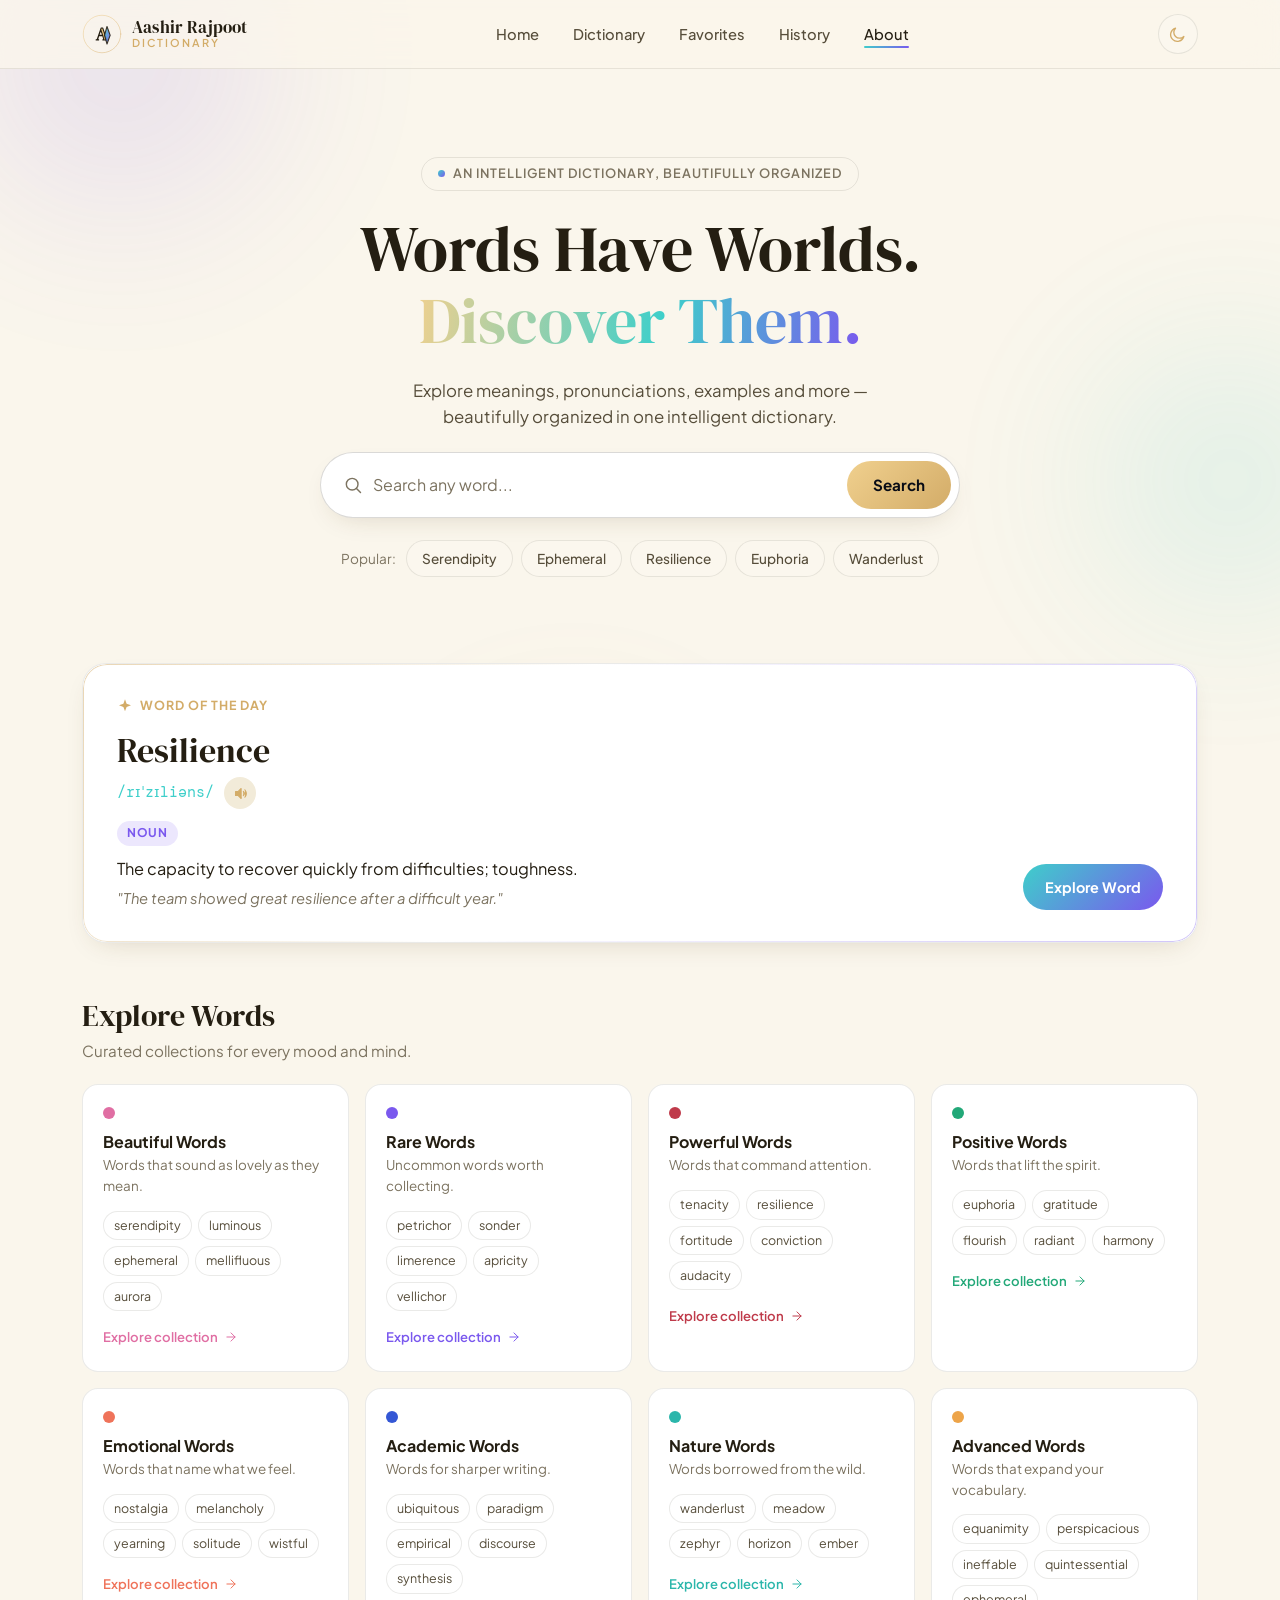
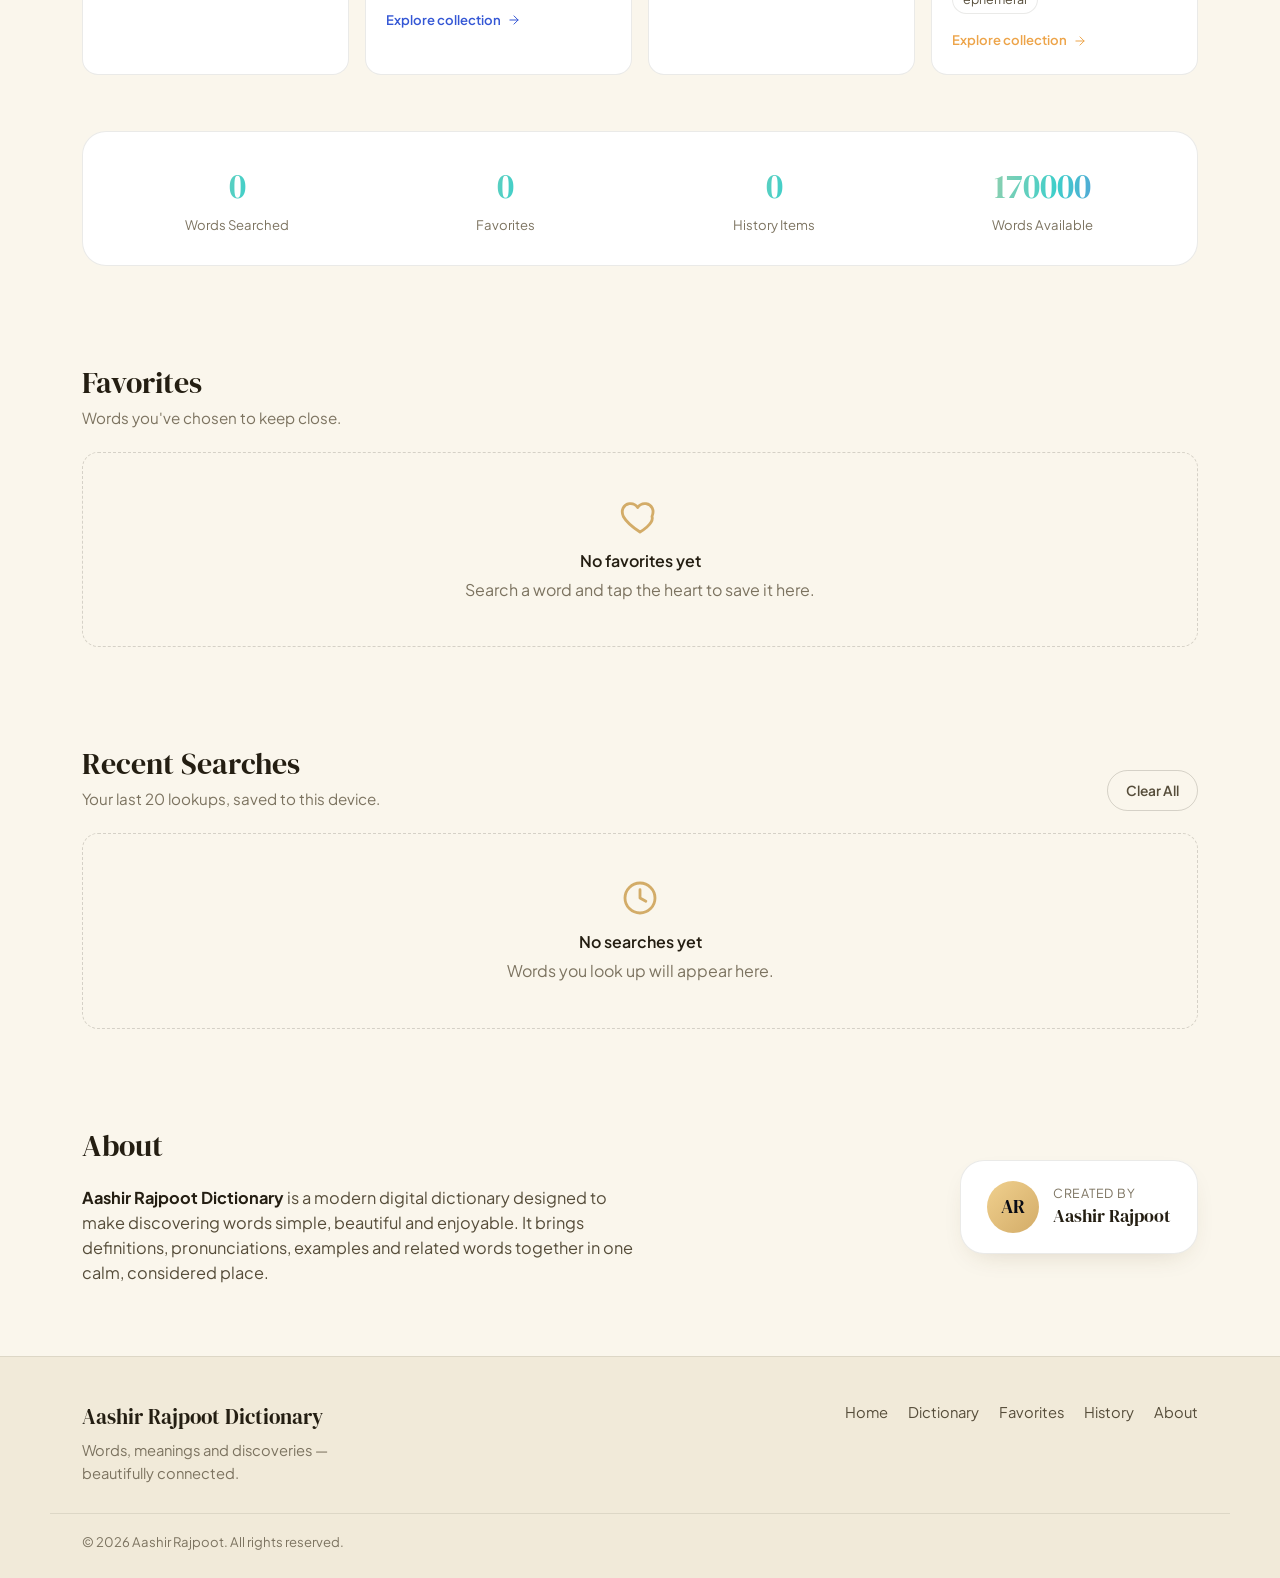
==== index.html @ d5acd1bc "Update dictionary website" ====
<!DOCTYPE html>
<html lang="en">
<head>
<meta charset="UTF-8">
<meta name="viewport" content="width=device-width, initial-scale=1.0">
<title>Aashir Rajpoot Dictionary — Words Have Worlds</title>
<meta name="description" content="Explore meanings, pronunciations, examples and more — beautifully organized in one intelligent dictionary.">

<link rel="preconnect" href="https://fonts.googleapis.com">
<link rel="preconnect" href="https://fonts.gstatic.com" crossorigin>
<link href="https://fonts.googleapis.com/css2?family=DM+Serif+Display:ital@0;1&family=Plus+Jakarta+Sans:ital,wght@0,400;0,500;0,600;0,700;0,800;1,400&family=DM+Mono:wght@400;500&display=swap" rel="stylesheet">

<link rel="stylesheet" href="style.css">
</head>
<body>

<div class="bg-decor" aria-hidden="true">
  <div class="orb orb-1"></div>
  <div class="orb orb-2"></div>
  <div class="orb orb-3"></div>
</div>

<a class="skip-link" href="#main">Skip to content</a>

<header class="site-header" id="top">
  <div class="header-inner">
    <a href="#top" class="brand" aria-label="Aashir Rajpoot Dictionary, home">
      <span class="brand-mark" aria-hidden="true">
        <svg viewBox="0 0 64 64" width="40" height="40">
          <defs>
            <linearGradient id="markGrad" x1="0" y1="0" x2="1" y2="1">
              <stop offset="0%" stop-color="var(--gold-bright)"/>
              <stop offset="100%" stop-color="var(--gold)"/>
            </linearGradient>
            <linearGradient id="markGrad2" x1="0" y1="0" x2="1" y2="1">
              <stop offset="0%" stop-color="var(--turquoise)"/>
              <stop offset="100%" stop-color="var(--violet)"/>
            </linearGradient>
          </defs>
          <circle cx="32" cy="32" r="30" fill="none" stroke="url(#markGrad)" stroke-width="1.4" opacity="0.55"/>
          <text x="32" y="41" text-anchor="middle" font-family="DM Serif Display, serif" font-size="28" fill="url(#markGrad)">A</text>
          <path d="M40 20 L45 34 L40 48 L36 34 Z" fill="url(#markGrad2)" opacity="0.9"/>
        </svg>
      </span>
      <span class="brand-text">
        <span class="brand-name">Aashir Rajpoot</span>
        <span class="brand-sub">Dictionary</span>
      </span>
    </a>

    <nav class="main-nav" aria-label="Primary">
      <ul>
        <li><a href="#top" class="nav-link active-nav" data-nav="top">Home</a></li>
        <li><a href="#dictionary" class="nav-link" data-nav="dictionary">Dictionary</a></li>
        <li><a href="#favorites" class="nav-link" data-nav="favorites">Favorites</a></li>
        <li><a href="#history" class="nav-link" data-nav="history">History</a></li>
        <li><a href="#about" class="nav-link" data-nav="about">About</a></li>
      </ul>
    </nav>

    <div class="header-actions">
      <button id="themeToggle" class="theme-toggle" type="button" aria-label="Switch to light mode" aria-pressed="false">
        <svg class="icon-sun" viewBox="0 0 24 24" width="19" height="19" aria-hidden="true"><circle cx="12" cy="12" r="4.4"/><g class="sun-rays"><line x1="12" y1="1.5" x2="12" y2="4.2"/><line x1="12" y1="19.8" x2="12" y2="22.5"/><line x1="1.5" y1="12" x2="4.2" y2="12"/><line x1="19.8" y1="12" x2="22.5" y2="12"/><line x1="4.4" y1="4.4" x2="6.3" y2="6.3"/><line x1="17.7" y1="17.7" x2="19.6" y2="19.6"/><line x1="4.4" y1="19.6" x2="6.3" y2="17.7"/><line x1="17.7" y1="6.3" x2="19.6" y2="4.4"/></g></svg>
        <svg class="icon-moon" viewBox="0 0 24 24" width="19" height="19" aria-hidden="true"><path d="M20 14.5A8.5 8.5 0 1 1 9.5 4a7 7 0 1 0 10.5 10.5Z"/></svg>
      </button>
      <button id="navToggle" class="nav-toggle" type="button" aria-label="Open menu" aria-expanded="false" aria-controls="mobileNav">
        <span></span><span></span><span></span>
      </button>
    </div>
  </div>

  <nav id="mobileNav" class="mobile-nav" aria-label="Mobile">
    <ul>
      <li><a href="#top" class="nav-link" data-nav="top">Home</a></li>
      <li><a href="#dictionary" class="nav-link" data-nav="dictionary">Dictionary</a></li>
      <li><a href="#favorites" class="nav-link" data-nav="favorites">Favorites</a></li>
      <li><a href="#history" class="nav-link" data-nav="history">History</a></li>
      <li><a href="#about" class="nav-link" data-nav="about">About</a></li>
    </ul>
  </nav>
</header>

<main id="main">

  <section class="hero" aria-labelledby="hero-heading">
    <p class="eyebrow"><span class="eyebrow-dot" aria-hidden="true"></span>An intelligent dictionary, beautifully organized</p>
    <h1 id="hero-heading">Words Have Worlds.<br><span class="hero-highlight">Discover Them.</span></h1>
    <p class="hero-sub">Explore meanings, pronunciations, examples and more — beautifully organized in one intelligent dictionary.</p>

    <form class="search-shell" id="searchForm" role="search" aria-label="Search the dictionary">
      <label for="searchInput" class="visually-hidden">Search any word</label>
      <svg class="search-icon" viewBox="0 0 24 24" width="20" height="20" aria-hidden="true"><circle cx="11" cy="11" r="7"/><line x1="21" y1="21" x2="16.2" y2="16.2"/></svg>
      <input type="text" id="searchInput" placeholder="Search any word..." autocomplete="off" spellcheck="false" aria-describedby="searchHint">
      <button type="submit" class="btn-search">
        <span>Search</span>
      </button>
    </form>
    <span id="searchHint" class="visually-hidden">Press enter to search, or choose a popular word below</span>

    <div class="chip-row" aria-label="Popular words">
      <span class="chip-label">Popular:</span>
      <button class="chip" type="button" data-word="serendipity">Serendipity</button>
      <button class="chip" type="button" data-word="ephemeral">Ephemeral</button>
      <button class="chip" type="button" data-word="resilience">Resilience</button>
      <button class="chip" type="button" data-word="euphoria">Euphoria</button>
      <button class="chip" type="button" data-word="wanderlust">Wanderlust</button>
    </div>
  </section>

  <section class="dictionary-section" id="dictionary" aria-label="Dictionary results">
    <div class="section-inner">

      <div id="resultArea" aria-live="polite">
        <div id="wordOfDay" class="wotd-card">
          <div class="wotd-label">
            <svg viewBox="0 0 24 24" width="16" height="16" aria-hidden="true"><path d="M12 2l2.4 6.5L21 11l-6.6 2.5L12 20l-2.4-6.5L3 11l6.6-2.5Z"/></svg>
            Word of the Day
          </div>
          <div class="wotd-body">
            <div class="wotd-main">
              <h2 id="wotdWord">—</h2>
              <div class="wotd-phon-row">
                <span id="wotdPhon" class="phonetic">—</span>
                <button class="btn-speak small" id="wotdSpeak" type="button" aria-label="Pronounce word of the day">
                  <svg viewBox="0 0 24 24" width="15" height="15" aria-hidden="true"><path d="M4 9v6h4l5 5V4L8 9H4Z"/><path d="M16.5 8.5a5 5 0 0 1 0 7" class="wave"/><path d="M19 6a9 9 0 0 1 0 12" class="wave"/></svg>
                </button>
              </div>
              <p class="wotd-pos" id="wotdPos">—</p>
              <p class="wotd-meaning" id="wotdMeaning">Loading today's word…</p>
              <p class="wotd-example" id="wotdExample"></p>
            </div>
            <button class="btn-primary" id="wotdExplore" type="button">Explore Word</button>
          </div>
        </div>
      </div>

      <div class="categories-block">
        <div class="block-heading">
          <h2>Explore Words</h2>
          <p>Curated collections for every mood and mind.</p>
        </div>
        <div class="category-grid" id="categoryGrid"></div>
      </div>

      <div class="stats-block" id="statsBlock" aria-label="Your dictionary activity">
        <div class="stat">
          <span class="stat-num" id="statSearches">0</span>
          <span class="stat-label">Words Searched</span>
        </div>
        <div class="stat">
          <span class="stat-num" id="statFavorites">0</span>
          <span class="stat-label">Favorites</span>
        </div>
        <div class="stat">
          <span class="stat-num" id="statHistory">0</span>
          <span class="stat-label">History Items</span>
        </div>
        <div class="stat">
          <span class="stat-num" id="statAvailable">170000</span>
          <span class="stat-label">Words Available</span>
        </div>
      </div>

    </div>
  </section>

  <section class="favorites-section" id="favorites" aria-label="Favorite words">
    <div class="section-inner">
      <div class="block-heading">
        <h2>Favorites</h2>
        <p>Words you've chosen to keep close.</p>
      </div>
      <div id="favoritesList" class="favorites-grid"></div>
    </div>
  </section>

  <section class="history-section" id="history" aria-label="Search history">
    <div class="section-inner">
      <div class="block-heading history-heading">
        <div>
          <h2>Recent Searches</h2>
          <p>Your last 20 lookups, saved to this device.</p>
        </div>
        <button class="btn-ghost" id="clearHistory" type="button">Clear All</button>
      </div>
      <div id="historyList" class="history-list"></div>
    </div>
  </section>

  <section class="about-section" id="about" aria-label="About">
    <div class="section-inner about-inner">
      <div class="about-text">
        <div class="block-heading">
          <h2>About</h2>
        </div>
        <p><strong>Aashir Rajpoot Dictionary</strong> is a modern digital dictionary designed to make discovering words simple, beautiful and enjoyable. It brings definitions, pronunciations, examples and related words together in one calm, considered place.</p>
      </div>
      <div class="creator-card">
        <div class="creator-avatar" aria-hidden="true">AR</div>
        <div>
          <p class="creator-label">Created by</p>
          <p class="creator-name">Aashir Rajpoot</p>
        </div>
      </div>
    </div>
  </section>

</main>

<footer class="site-footer">
  <div class="section-inner footer-inner">
    <div class="footer-brand">
      <p class="footer-title">Aashir Rajpoot Dictionary</p>
      <p class="footer-tag">Words, meanings and discoveries — beautifully connected.</p>
    </div>
    <nav class="footer-nav" aria-label="Footer">
      <a href="#top">Home</a>
      <a href="#dictionary">Dictionary</a>
      <a href="#favorites">Favorites</a>
      <a href="#history">History</a>
      <a href="#about">About</a>
    </nav>
  </div>
  <div class="section-inner footer-bottom">
    <p>© 2026 Aashir Rajpoot. All rights reserved.</p>
  </div>
</footer>

<div id="toast" class="toast" role="status" aria-live="polite"></div>

<script src="script.js"></script>
</body>
</html>
---- style.css ----
/* =========================================================
   AASHIR RAJPOOT DICTIONARY — STYLESHEET
   Type: DM Serif Display (display) + Plus Jakarta Sans (body/UI)
   ========================================================= */

*, *::before, *::after { box-sizing: border-box; }
html { scroll-behavior: smooth; }
@media (prefers-reduced-motion: reduce) {
  html { scroll-behavior: auto; }
  *, *::before, *::after { animation-duration: 0.001ms !important; animation-iteration-count: 1 !important; transition-duration: 0.001ms !important; scroll-behavior: auto !important; }
}
body { margin: 0; }
ul { list-style: none; margin: 0; padding: 0; }
a { color: inherit; text-decoration: none; }
button { font: inherit; color: inherit; background: none; border: none; cursor: pointer; }
input { font: inherit; color: inherit; }
svg { display: block; fill: none; stroke: currentColor; stroke-width: 1.7; stroke-linecap: round; stroke-linejoin: round; }
img { max-width: 100%; display: block; }

:root {
  --midnight: #080b15;
  --charcoal-solid: #12172a;
  --graphite: #1b2138;
  --surface: #141a2d;
  --surface-2: #1c2338;
  --surface-3: #262e49;
  --border-soft: rgba(255,255,255,0.08);
  --border-strong: rgba(255,255,255,0.16);

  --warm-white: #f7f3ea;
  --ivory: #f4efe2;
  --cream: #efe6d3;
  --silver: #c7cbdb;
  --soft-gray: #8791ab;

  --text-1: #f2eee2;
  --text-2: #b6bdd4;
  --text-3: #838aa4;

  --gold: #d3ac68;
  --gold-bright: #f0d08e;
  --bronze: #a97c4f;
  --brown: #7a5a41;

  --electric-blue: #3d7cf0;
  --royal-blue: #3457d5;
  --cyan: #49d3e6;
  --teal: #2bb6ab;
  --turquoise: #3ecfca;
  --mint: #4fe0ac;
  --emerald: #22a878;
  --lime: #a3d454;
  --yellow: #efce55;
  --amber: #eda449;
  --orange: #ea8548;
  --coral: #ef735a;
  --red: #de4f4d;
  --crimson: #bf3a4a;
  --pink: #e06ea3;
  --magenta: #bd4fac;
  --purple: #9052cd;
  --violet: #7a58ee;
  --indigo: #5a4dd1;
  --lavender: #b6a3ee;
  --sky: #69abee;

  --grad-feather: linear-gradient(135deg, var(--turquoise), var(--violet));
  --grad-gold: linear-gradient(135deg, var(--gold-bright), var(--gold));
  --grad-hero-text: linear-gradient(100deg, var(--gold-bright) 0%, var(--turquoise) 55%, var(--violet) 100%);

  --bg: var(--midnight);
  --bg-elevated: var(--surface);
  --card-bg: var(--surface-2);
  --input-bg: var(--surface-2);

  --radius-sm: 10px;
  --radius-md: 16px;
  --radius-lg: 24px;
  --radius-pill: 999px;

  --shadow-soft: 0 10px 30px -12px rgba(0,0,0,0.45);
  --shadow-lift: 0 20px 50px -18px rgba(0,0,0,0.6);
  --shadow-glow: 0 0 0 1px rgba(211,172,104,0.18), 0 12px 40px -14px rgba(122,88,238,0.35);

  --font-display: 'DM Serif Display', Georgia, serif;
  --font-body: 'Plus Jakarta Sans', -apple-system, BlinkMacSystemFont, sans-serif;
  --font-mono: 'DM Mono', 'SFMono-Regular', Menlo, monospace;

  color-scheme: dark;
}

[data-theme="light"] {
  --bg: #faf6ec;
  --bg-elevated: #ffffff;
  --card-bg: #ffffff;
  --input-bg: #ffffff;
  --charcoal-solid: #f1ead9;
  --graphite: #ece3ce;
  --surface: #ffffff;
  --surface-2: #fbf7ee;
  --surface-3: #f2ebd9;
  --border-soft: rgba(30,24,10,0.09);
  --border-strong: rgba(30,24,10,0.16);

  --text-1: #241e12;
  --text-2: #564d3a;
  --text-3: #7c7360;

  --shadow-soft: 0 10px 28px -14px rgba(80,60,20,0.22);
  --shadow-lift: 0 22px 48px -18px rgba(80,60,20,0.28);
  --shadow-glow: 0 0 0 1px rgba(211,172,104,0.35), 0 12px 40px -16px rgba(122,88,238,0.22);

  color-scheme: light;
}

body {
  background: var(--bg);
  color: var(--text-1);
  font-family: var(--font-body);
  font-size: 16px;
  line-height: 1.55;
  -webkit-font-smoothing: antialiased;
  transition: background 0.4s ease, color 0.4s ease;
  overflow-x: hidden;
}

h1, h2, h3 { font-family: var(--font-display); font-weight: 400; line-height: 1.12; margin: 0; color: var(--text-1); }
p { margin: 0; }

.visually-hidden {
  position: absolute; width: 1px; height: 1px; padding: 0; margin: -1px;
  overflow: hidden; clip: rect(0,0,0,0); white-space: nowrap; border: 0;
}

.skip-link {
  position: absolute; top: -50px; left: 12px; z-index: 999;
  background: var(--gold); color: var(--midnight); padding: 10px 16px;
  border-radius: var(--radius-sm); font-weight: 700; transition: top 0.2s ease;
}
.skip-link:focus { top: 12px; }

:focus-visible {
  outline: 2px solid var(--turquoise);
  outline-offset: 3px;
  border-radius: 6px;
}

.section-inner { max-width: 1180px; margin: 0 auto; padding: 0 32px; }

.bg-decor { position: fixed; inset: 0; z-index: -1; overflow: hidden; pointer-events: none; }
.orb {
  position: absolute; border-radius: 50%; filter: blur(70px); opacity: 0.28;
  animation: floaty 22s ease-in-out infinite;
}
.orb-1 { width: 480px; height: 480px; top: -180px; left: -120px; background: radial-gradient(circle, var(--violet), transparent 70%); }
.orb-2 { width: 420px; height: 420px; top: 30%; right: -160px; background: radial-gradient(circle, var(--turquoise), transparent 70%); animation-delay: -6s; }
.orb-3 { width: 380px; height: 380px; bottom: -160px; left: 30%; background: radial-gradient(circle, var(--gold), transparent 70%); animation-delay: -12s; opacity: 0.18; }
[data-theme="light"] .orb { opacity: 0.16; }

@keyframes floaty {
  0%, 100% { transform: translate(0,0) scale(1); }
  50% { transform: translate(30px, -30px) scale(1.06); }
}

.site-header {
  position: sticky; top: 0; z-index: 100;
  background: color-mix(in srgb, var(--bg) 82%, transparent);
  backdrop-filter: blur(16px) saturate(140%);
  border-bottom: 1px solid var(--border-soft);
}
.header-inner {
  max-width: 1180px; margin: 0 auto; padding: 14px 32px;
  display: flex; align-items: center; justify-content: space-between; gap: 24px;
}
.brand { display: flex; align-items: center; gap: 10px; flex-shrink: 0; }
.brand-mark { display: flex; }
.brand-text { display: flex; flex-direction: column; line-height: 1.1; }
.brand-name { font-family: var(--font-display); font-size: 1.05rem; letter-spacing: 0.01em; color: var(--text-1); }
.brand-sub { font-size: 0.68rem; letter-spacing: 0.18em; text-transform: uppercase; color: var(--gold); font-weight: 600; }

.main-nav ul { display: flex; gap: 6px; }
.nav-link {
  position: relative; padding: 8px 14px; font-size: 0.92rem; font-weight: 500;
  color: var(--text-2); border-radius: var(--radius-pill); transition: color 0.2s ease;
}
.nav-link::after {
  content: ""; position: absolute; left: 14px; right: 14px; bottom: 3px; height: 2px;
  background: var(--grad-feather); border-radius: 2px; transform: scaleX(0); transform-origin: left;
  transition: transform 0.25s ease;
}
.nav-link:hover { color: var(--text-1); }
.nav-link:hover::after, .nav-link.active-nav::after { transform: scaleX(1); }
.nav-link.active-nav { color: var(--text-1); }

.header-actions { display: flex; align-items: center; gap: 8px; }
.theme-toggle {
  width: 40px; height: 40px; border-radius: 50%; display: grid; place-items: center;
  background: var(--surface-2); border: 1px solid var(--border-soft); color: var(--gold);
  transition: transform 0.35s ease, background 0.2s ease, color 0.3s ease;
}
.theme-toggle:hover { transform: rotate(18deg); }
.icon-moon { display: none; }
[data-theme="light"] .icon-sun { display: none; }
[data-theme="light"] .icon-moon { display: block; }

.nav-toggle {
  display: none; width: 40px; height: 40px; border-radius: 50%;
  background: var(--surface-2); border: 1px solid var(--border-soft);
  flex-direction: column; align-items: center; justify-content: center; gap: 4px;
}
.nav-toggle span { width: 16px; height: 2px; background: var(--text-1); border-radius: 2px; transition: transform 0.25s ease, opacity 0.25s ease; }
.nav-toggle[aria-expanded="true"] span:nth-child(1) { transform: translateY(6px) rotate(45deg); }
.nav-toggle[aria-expanded="true"] span:nth-child(2) { opacity: 0; }
.nav-toggle[aria-expanded="true"] span:nth-child(3) { transform: translateY(-6px) rotate(-45deg); }

.mobile-nav {
  display: none; max-height: 0; overflow: hidden; transition: max-height 0.3s ease;
  border-top: 1px solid var(--border-soft);
}
.mobile-nav.open { max-height: 320px; }
.mobile-nav ul { padding: 10px 24px 18px; display: flex; flex-direction: column; gap: 2px; }
.mobile-nav .nav-link { display: block; padding: 12px 8px; }
.mobile-nav .nav-link::after { display: none; }

.hero {
  max-width: 780px; margin: 0 auto; padding: 88px 32px 56px; text-align: center;
  display: flex; flex-direction: column; align-items: center; gap: 22px;
}
.eyebrow {
  display: inline-flex; align-items: center; gap: 8px; font-size: 0.8rem; font-weight: 600;
  letter-spacing: 0.08em; text-transform: uppercase; color: var(--text-3);
  padding: 6px 16px; border: 1px solid var(--border-soft); border-radius: var(--radius-pill);
  animation: fadeUp 0.7s ease both;
}
.eyebrow-dot { width: 7px; height: 7px; border-radius: 50%; background: var(--grad-feather); }
.hero h1 {
  font-size: clamp(2.4rem, 5.6vw, 4rem); color: var(--text-1);
  animation: fadeUp 0.7s ease both 0.08s;
}
.hero-highlight {
  background: var(--grad-hero-text); -webkit-background-clip: text; background-clip: text;
  color: transparent;
}
.hero-sub {
  max-width: 540px; color: var(--text-2); font-size: 1.05rem;
  animation: fadeUp 0.7s ease both 0.16s;
}

@keyframes fadeUp {
  from { opacity: 0; transform: translateY(18px); }
  to { opacity: 1; transform: translateY(0); }
}

.search-shell {
  width: 100%; max-width: 640px; display: flex; align-items: center; gap: 8px;
  background: var(--input-bg); border: 1px solid var(--border-strong);
  border-radius: var(--radius-pill); padding: 8px 8px 8px 22px;
  box-shadow: var(--shadow-soft);
  animation: fadeUp 0.7s ease both 0.24s;
  transition: box-shadow 0.25s ease, border-color 0.25s ease;
}
.search-shell:focus-within { border-color: var(--turquoise); box-shadow: var(--shadow-glow); }
.search-icon { color: var(--text-3); flex-shrink: 0; }
#searchInput {
  flex: 1; border: none; background: transparent; outline: none; color: var(--text-1);
  font-size: 1rem; min-width: 0;
}
#searchInput::placeholder { color: var(--text-3); }
.btn-search {
  flex-shrink: 0; padding: 12px 26px; border-radius: var(--radius-pill);
  background: var(--grad-gold); color: var(--midnight); font-weight: 700; font-size: 0.95rem;
  transition: transform 0.2s ease, box-shadow 0.2s ease;
}
.btn-search:hover { transform: translateY(-1px); box-shadow: 0 10px 24px -10px rgba(211,172,104,0.5); }
.btn-search:active { transform: translateY(0); }

.chip-row {
  display: flex; flex-wrap: wrap; align-items: center; justify-content: center; gap: 8px;
  animation: fadeUp 0.7s ease both 0.32s;
}
.chip-label { font-size: 0.85rem; color: var(--text-3); margin-right: 2px; }
.chip {
  padding: 7px 15px; border-radius: var(--radius-pill); font-size: 0.85rem; font-weight: 500;
  background: var(--surface-2); border: 1px solid var(--border-soft); color: var(--text-2);
  transition: all 0.2s ease;
}
.chip:hover { color: var(--text-1); border-color: var(--turquoise); transform: translateY(-2px); }

.block-heading { margin-bottom: 22px; }
.block-heading h2 { font-size: clamp(1.5rem, 3vw, 1.9rem); margin-bottom: 6px; }
.block-heading p { color: var(--text-3); font-size: 0.95rem; }
.history-heading { display: flex; align-items: flex-end; justify-content: space-between; gap: 16px; flex-wrap: wrap; }

.dictionary-section, .favorites-section, .history-section, .about-section { padding: 30px 0 70px; }

.wotd-card {
  background: linear-gradient(160deg, var(--surface-2), var(--surface));
  border: 1px solid var(--border-soft); border-radius: var(--radius-lg);
  padding: 32px 34px; box-shadow: var(--shadow-soft); position: relative; overflow: hidden;
  animation: cardIn 0.5s ease both;
}
.wotd-card::before {
  content: ""; position: absolute; inset: 0; border-radius: inherit; padding: 1px;
  background: linear-gradient(120deg, rgba(211,172,104,0.5), transparent 40%, rgba(122,88,238,0.35));
  -webkit-mask: linear-gradient(#000 0 0) content-box, linear-gradient(#000 0 0);
  -webkit-mask-composite: xor; mask-composite: exclude; pointer-events: none;
}
.wotd-label {
  display: inline-flex; align-items: center; gap: 7px; font-size: 0.78rem; font-weight: 700;
  letter-spacing: 0.08em; text-transform: uppercase; color: var(--gold); margin-bottom: 16px;
}
.wotd-label svg { fill: var(--gold); stroke: none; }
.wotd-body { display: flex; align-items: flex-end; justify-content: space-between; gap: 24px; flex-wrap: wrap; }
.wotd-main h2 { font-size: 2.1rem; margin-bottom: 8px; text-transform: capitalize; }
.wotd-phon-row { display: flex; align-items: center; gap: 10px; margin-bottom: 10px; }
.phonetic { font-family: var(--font-mono); color: var(--turquoise); font-size: 0.95rem; }
.wotd-pos {
  display: inline-block; font-size: 0.75rem; font-weight: 700; letter-spacing: 0.06em;
  text-transform: uppercase; color: var(--violet); background: color-mix(in srgb, var(--violet) 14%, transparent);
  padding: 3px 10px; border-radius: var(--radius-pill); margin-bottom: 10px;
}
.wotd-meaning { color: var(--text-1); font-size: 1.02rem; max-width: 560px; margin-bottom: 6px; }
.wotd-example { color: var(--text-3); font-style: italic; font-size: 0.92rem; max-width: 560px; }
.btn-primary {
  flex-shrink: 0; padding: 12px 22px; border-radius: var(--radius-pill); font-weight: 700; font-size: 0.9rem;
  background: var(--grad-feather); color: #fff; transition: transform 0.2s ease, box-shadow 0.2s ease;
}
.btn-primary:hover { transform: translateY(-2px); box-shadow: 0 14px 26px -12px rgba(122,88,238,0.5); }

.btn-speak.small {
  width: 32px; height: 32px; border-radius: 50%; display: grid; place-items: center;
  background: var(--surface-3); color: var(--gold); flex-shrink: 0; transition: transform 0.2s ease, background 0.2s ease;
}
.btn-speak.small svg { fill: currentColor; stroke: currentColor; }
.btn-speak.small:hover { transform: scale(1.08); }
.btn-speak.small.speaking { animation: pulseSpeak 0.9s ease-in-out infinite; color: var(--turquoise); }
@keyframes pulseSpeak { 0%,100% { transform: scale(1); } 50% { transform: scale(1.14); } }

@keyframes cardIn { from { opacity: 0; transform: translateY(14px); } to { opacity: 1; transform: translateY(0); } }

.result-card { animation: cardIn 0.45s ease both; }
.result-top {
  display: flex; align-items: flex-start; justify-content: space-between; gap: 18px; flex-wrap: wrap;
  margin-bottom: 6px;
}
.result-word-block { display: flex; align-items: center; gap: 14px; flex-wrap: wrap; }
.result-word { font-size: clamp(1.8rem, 4vw, 2.6rem); text-transform: capitalize; }
.result-actions { display: flex; align-items: center; gap: 8px; }
.icon-btn {
  width: 42px; height: 42px; border-radius: 50%; display: grid; place-items: center;
  background: var(--surface-2); border: 1px solid var(--border-soft); color: var(--text-2);
  transition: all 0.2s ease; position: relative;
}
.icon-btn:hover { color: var(--text-1); border-color: var(--turquoise); transform: translateY(-2px); }
.icon-btn.favorited { color: var(--coral); border-color: var(--coral); }
.icon-btn.favorited svg { fill: var(--coral); }
.icon-btn.heart-pop { animation: heartPop 0.4s ease; }
@keyframes heartPop { 0% { transform: scale(1); } 40% { transform: scale(1.3); } 100% { transform: scale(1); } }

.result-meta-row { display: flex; align-items: center; gap: 14px; flex-wrap: wrap; margin: 10px 0 26px; }

.meaning-block { margin-bottom: 26px; padding-top: 22px; border-top: 1px solid var(--border-soft); }
.meaning-block:first-of-type { border-top: none; padding-top: 0; }
.pos-badge {
  display: inline-block; font-size: 0.75rem; font-weight: 700; letter-spacing: 0.06em;
  text-transform: uppercase; padding: 3px 11px; border-radius: var(--radius-pill); margin-bottom: 14px;
}
.pos-noun { color: var(--turquoise); background: color-mix(in srgb, var(--turquoise) 14%, transparent); }
.pos-verb { color: var(--coral); background: color-mix(in srgb, var(--coral) 14%, transparent); }
.pos-adjective { color: var(--violet); background: color-mix(in srgb, var(--violet) 14%, transparent); }
.pos-adverb { color: var(--amber); background: color-mix(in srgb, var(--amber) 14%, transparent); }
.pos-other { color: var(--gold); background: color-mix(in srgb, var(--gold) 14%, transparent); }

.def-item { display: flex; gap: 12px; margin-bottom: 16px; }
.def-num { font-family: var(--font-mono); font-size: 0.85rem; color: var(--text-3); flex-shrink: 0; padding-top: 2px; }
.def-text { color: var(--text-1); font-size: 1.02rem; }
.def-example { color: var(--text-3); font-style: italic; font-size: 0.92rem; margin-top: 4px; }

.word-section-title {
  font-family: var(--font-body); font-weight: 700; font-size: 0.78rem; letter-spacing: 0.08em;
  text-transform: uppercase; color: var(--text-3); margin: 22px 0 10px;
}
.tag-row { display: flex; flex-wrap: wrap; gap: 8px; }
.tag {
  padding: 6px 14px; border-radius: var(--radius-pill); font-size: 0.86rem; font-weight: 500;
  background: var(--surface-2); border: 1px solid var(--border-soft); color: var(--text-2);
  transition: all 0.2s ease; cursor: pointer;
}
.tag:hover { color: var(--text-1); border-color: var(--turquoise); }
.tag.antonym-tag:hover { border-color: var(--coral); }

.origin-block { color: var(--text-2); font-size: 0.96rem; margin-top: 6px; }

.result-card, .wotd-card, .state-card {
  background: var(--card-bg); border: 1px solid var(--border-soft); border-radius: var(--radius-lg);
  padding: 32px 34px; box-shadow: var(--shadow-soft);
}
.result-card { margin-top: 4px; }

.state-card { text-align: center; padding: 52px 32px; animation: cardIn 0.4s ease both; }
.state-icon { width: 54px; height: 54px; margin: 0 auto 16px; color: var(--gold); }
.state-card h3 { font-size: 1.3rem; margin-bottom: 8px; }
.state-card p { color: var(--text-3); max-width: 380px; margin: 0 auto; }
.loading .state-icon { animation: spin 1.1s linear infinite; }
@keyframes spin { to { transform: rotate(360deg); } }
.loading-dots span { animation: dotFade 1.4s ease-in-out infinite; }
.loading-dots span:nth-child(2) { animation-delay: 0.2s; }
.loading-dots span:nth-child(3) { animation-delay: 0.4s; }
@keyframes dotFade { 0%,100% { opacity: 0.25; } 50% { opacity: 1; } }

.categories-block { margin-top: 56px; }
.category-grid { display: grid; grid-template-columns: repeat(4, 1fr); gap: 16px; }
.category-card {
  display: block; text-align: left; padding: 22px 20px; border-radius: var(--radius-md);
  background: var(--card-bg); border: 1px solid var(--border-soft); cursor: pointer;
  transition: transform 0.25s ease, box-shadow 0.25s ease, border-color 0.25s ease;
  position: relative; overflow: hidden;
}
.category-card::after {
  content: ""; position: absolute; inset: 0; opacity: 0; transition: opacity 0.25s ease;
  background: var(--cat-color, var(--turquoise)); mix-blend-mode: overlay;
}
.category-card:hover, .category-card:focus-visible { transform: translateY(-4px); box-shadow: var(--shadow-lift); border-color: var(--cat-color, var(--turquoise)); }
.category-card:hover::after { opacity: 0.08; }
.category-dot { width: 12px; height: 12px; border-radius: 50%; background: var(--cat-color, var(--turquoise)); margin-bottom: 14px; }
.category-card h3 { font-family: var(--font-body); font-weight: 700; font-size: 1rem; color: var(--text-1); margin-bottom: 4px; }
.category-card p { color: var(--text-3); font-size: 0.84rem; margin-bottom: 14px; }
.category-words { display: flex; flex-wrap: wrap; gap: 6px; }
.category-words button {
  font-size: 0.78rem; color: var(--text-2); background: var(--surface); border: 1px solid var(--border-soft);
  padding: 4px 10px; border-radius: var(--radius-pill); transition: all 0.2s ease;
}
.category-words button:hover { color: var(--text-1); border-color: var(--cat-color, var(--turquoise)); }
.category-cta {
  display: inline-flex; align-items: center; gap: 6px; margin-top: 16px;
  font-size: 0.82rem; font-weight: 600; color: var(--cat-color, var(--turquoise));
}
.category-cta svg { transition: transform 0.2s ease; }
.category-card:hover .category-cta svg { transform: translateX(3px); }

.stats-block {
  margin-top: 56px; display: grid; grid-template-columns: repeat(4, 1fr); gap: 16px;
  padding: 28px; border-radius: var(--radius-lg); background: var(--card-bg); border: 1px solid var(--border-soft);
}
.stat { text-align: center; }
.stat-num { display: block; font-family: var(--font-display); font-size: 2.1rem; background: var(--grad-hero-text); -webkit-background-clip: text; background-clip: text; color: transparent; }
.stat-label { font-size: 0.82rem; color: var(--text-3); }

.favorites-grid { display: grid; grid-template-columns: repeat(3, 1fr); gap: 16px; }
.fav-card {
  background: var(--card-bg); border: 1px solid var(--border-soft); border-radius: var(--radius-md);
  padding: 20px; display: flex; flex-direction: column; gap: 8px;
  transition: transform 0.2s ease, box-shadow 0.2s ease; animation: cardIn 0.4s ease both;
}
.fav-card:hover { transform: translateY(-3px); box-shadow: var(--shadow-lift); }
.fav-top { display: flex; align-items: center; justify-content: space-between; gap: 10px; }
.fav-word { font-family: var(--font-display); font-size: 1.2rem; text-transform: capitalize; }
.fav-remove { color: var(--text-3); width: 30px; height: 30px; border-radius: 50%; display: grid; place-items: center; flex-shrink: 0; transition: color 0.2s ease, background 0.2s ease; }
.fav-remove:hover { color: var(--crimson); background: color-mix(in srgb, var(--crimson) 12%, transparent); }
.fav-def { color: var(--text-2); font-size: 0.9rem; flex: 1; }
.fav-bottom { display: flex; align-items: center; justify-content: space-between; margin-top: 4px; }
.fav-open { font-size: 0.85rem; font-weight: 600; color: var(--turquoise); }
.fav-open:hover { text-decoration: underline; }

.history-list { display: flex; flex-direction: column; gap: 8px; }
.history-item {
  display: flex; align-items: center; justify-content: space-between; gap: 14px;
  padding: 14px 18px; border-radius: var(--radius-md); background: var(--card-bg);
  border: 1px solid var(--border-soft); animation: cardIn 0.35s ease both;
}
.history-main { display: flex; align-items: center; gap: 14px; min-width: 0; }
.history-word { font-weight: 600; text-transform: capitalize; flex-shrink: 0; }
.history-time { color: var(--text-3); font-size: 0.82rem; white-space: nowrap; }
.history-actions { display: flex; align-items: center; gap: 6px; flex-shrink: 0; }
.history-open { font-size: 0.84rem; color: var(--turquoise); font-weight: 600; padding: 6px 10px; }
.history-remove { color: var(--text-3); width: 28px; height: 28px; border-radius: 50%; display: grid; place-items: center; }
.history-remove:hover { color: var(--crimson); }

.btn-ghost {
  padding: 9px 18px; border-radius: var(--radius-pill); font-size: 0.86rem; font-weight: 600;
  border: 1px solid var(--border-strong); color: var(--text-2); transition: all 0.2s ease;
}
.btn-ghost:hover { color: var(--text-1); border-color: var(--coral); }

.empty-state {
  text-align: center; padding: 44px 24px; border-radius: var(--radius-md);
  border: 1px dashed var(--border-strong); color: var(--text-3);
}
.empty-state svg { margin: 0 auto 12px; width: 40px; height: 40px; color: var(--gold); }
.empty-state p:first-of-type { color: var(--text-1); font-weight: 600; margin-bottom: 4px; }
.favorites-grid:empty, .history-list:empty { display: none; }

.about-inner { display: flex; align-items: center; justify-content: space-between; gap: 40px; flex-wrap: wrap; }
.about-text { flex: 1; min-width: 280px; }
.about-text p { color: var(--text-2); font-size: 1.02rem; max-width: 560px; }
.about-text strong { color: var(--text-1); }
.creator-card {
  display: flex; align-items: center; gap: 14px; padding: 20px 26px; border-radius: var(--radius-lg);
  background: var(--card-bg); border: 1px solid var(--border-soft); box-shadow: var(--shadow-soft);
}
.creator-avatar {
  width: 52px; height: 52px; border-radius: 50%; display: grid; place-items: center;
  font-family: var(--font-display); font-size: 1.2rem; background: var(--grad-gold); color: var(--midnight); flex-shrink: 0;
}
.creator-label { font-size: 0.78rem; color: var(--text-3); text-transform: uppercase; letter-spacing: 0.06em; }
.creator-name { font-family: var(--font-display); font-size: 1.1rem; color: var(--text-1); }

.site-footer { border-top: 1px solid var(--border-soft); padding-top: 44px; background: var(--charcoal-solid); }
.footer-inner { display: flex; justify-content: space-between; align-items: flex-start; gap: 24px; flex-wrap: wrap; padding-bottom: 28px; }
.footer-title { font-family: var(--font-display); font-size: 1.3rem; margin-bottom: 6px; }
.footer-tag { color: var(--text-3); font-size: 0.92rem; max-width: 320px; }
.footer-nav { display: flex; gap: 20px; flex-wrap: wrap; }
.footer-nav a { color: var(--text-2); font-size: 0.92rem; transition: color 0.2s ease; }
.footer-nav a:hover { color: var(--turquoise); }
.footer-bottom { border-top: 1px solid var(--border-soft); padding: 18px 32px 26px; }
.footer-bottom p { color: var(--text-3); font-size: 0.82rem; }

.toast {
  position: fixed; bottom: 26px; left: 50%; transform: translateX(-50%) translateY(20px);
  background: var(--surface-3); color: var(--text-1); border: 1px solid var(--border-strong);
  padding: 12px 22px; border-radius: var(--radius-pill); font-size: 0.9rem; font-weight: 500;
  box-shadow: var(--shadow-lift); opacity: 0; pointer-events: none; transition: all 0.3s ease; z-index: 500;
}
.toast.show { opacity: 1; transform: translateX(-50%) translateY(0); }

@media (max-width: 1024px) {
  .category-grid { grid-template-columns: repeat(2, 1fr); }
  .favorites-grid { grid-template-columns: repeat(2, 1fr); }
}

@media (max-width: 860px) {
  .main-nav { display: none; }
  .nav-toggle { display: flex; }
  .mobile-nav { display: block; }
  .stats-block { grid-template-columns: repeat(2, 1fr); gap: 22px; }
}

@media (max-width: 640px) {
  .header-inner { padding: 12px 18px; }
  .section-inner { padding: 0 18px; }
  .hero { padding: 48px 18px 40px; gap: 18px; }
  .search-shell { padding: 6px 6px 6px 16px; }
  .btn-search span { display: none; }
  .btn-search { width: 44px; height: 44px; padding: 0; display: grid; place-items: center; border-radius: 50%; }
  .btn-search::before { content: "→"; font-size: 1.1rem; }
  .wotd-card, .result-card, .state-card { padding: 24px 20px; }
  .wotd-body { flex-direction: column; align-items: stretch; }
  .wotd-body .btn-primary { width: 100%; }
  .category-grid { grid-template-columns: 1fr; }
  .favorites-grid { grid-template-columns: 1fr; }
  .about-inner { flex-direction: column; align-items: flex-start; }
  .result-top { flex-direction: column; }
  .footer-bottom { padding: 18px 18px 24px; }
}

html, body { max-width: 100%; overflow-x: hidden; }

/* =========================================================
   CATEGORY PAGES (Beautiful / Rare / Powerful / Positive /
   Emotional / Academic / Nature / Advanced Words)
   ========================================================= */
.cat-hero {
  max-width: 780px; margin: 0 auto; padding: 64px 32px 20px; text-align: center;
  display: flex; flex-direction: column; align-items: center; gap: 14px;
}
.cat-breadcrumb {
  display: flex; align-items: center; gap: 6px; font-size: 0.85rem; color: var(--text-3);
  margin-bottom: 6px; animation: fadeUp 0.6s ease both;
}
.cat-breadcrumb a { color: var(--text-2); transition: color 0.2s ease; }
.cat-breadcrumb a:hover { color: var(--turquoise); }
.cat-breadcrumb svg { width: 13px; height: 13px; opacity: 0.6; }
.cat-hero .category-dot { width: 12px; height: 12px; border-radius: 50%; margin-bottom: 4px; }
.cat-hero h1 {
  font-size: clamp(2rem, 5vw, 3.2rem); color: var(--text-1);
  animation: fadeUp 0.7s ease both 0.06s;
}
.cat-hero-sub {
  max-width: 560px; color: var(--text-2); font-size: 1.05rem; font-style: italic;
  animation: fadeUp 0.7s ease both 0.12s;
}
.cat-count {
  font-size: 0.82rem; color: var(--text-3); font-weight: 600; letter-spacing: 0.03em;
  animation: fadeUp 0.7s ease both 0.16s;
}

.cat-search-shell {
  width: 100%; max-width: 520px; margin: 8px auto 0; display: flex; align-items: center; gap: 8px;
  background: var(--input-bg); border: 1px solid var(--border-strong);
  border-radius: var(--radius-pill); padding: 8px 8px 8px 22px;
  box-shadow: var(--shadow-soft); animation: fadeUp 0.7s ease both 0.2s;
  transition: box-shadow 0.25s ease, border-color 0.25s ease;
}
.cat-search-shell:focus-within { border-color: var(--cat-color, var(--turquoise)); box-shadow: var(--shadow-glow); }
.cat-search-shell .search-icon { color: var(--text-3); flex-shrink: 0; }
.cat-search-input {
  flex: 1; border: none; background: transparent; outline: none; color: var(--text-1);
  font-size: 0.98rem; min-width: 0;
}
.cat-search-input::placeholder { color: var(--text-3); }
.cat-search-clear {
  flex-shrink: 0; width: 34px; height: 34px; border-radius: 50%; display: none;
  align-items: center; justify-content: center; color: var(--text-3); background: var(--surface-2);
  border: 1px solid var(--border-soft); transition: all 0.2s ease;
}
.cat-search-clear:hover { color: var(--text-1); border-color: var(--coral); }
.cat-search-clear.show { display: grid; place-items: center; }

.cat-words-section { padding: 42px 0 80px; }
.cat-words-count { color: var(--text-3); font-size: 0.9rem; margin-bottom: 20px; }
.word-grid { display: grid; grid-template-columns: repeat(3, 1fr); gap: 18px; }

.word-card {
  background: var(--card-bg); border: 1px solid var(--border-soft); border-radius: var(--radius-lg);
  padding: 24px 24px; box-shadow: var(--shadow-soft); position: relative; overflow: hidden;
  animation: cardIn 0.4s ease both; transition: transform 0.25s ease, box-shadow 0.25s ease, border-color 0.25s ease;
}
.word-card::after {
  content: ""; position: absolute; inset: 0; opacity: 0; transition: opacity 0.25s ease;
  background: var(--cat-color, var(--turquoise)); mix-blend-mode: overlay; pointer-events: none;
}
.word-card:hover { transform: translateY(-4px); box-shadow: var(--shadow-lift); border-color: var(--cat-color, var(--turquoise)); }
.word-card:hover::after { opacity: 0.06; }

.word-card-head { display: flex; align-items: baseline; justify-content: space-between; gap: 10px; margin-bottom: 4px; }
.word-card-word { font-family: var(--font-display); font-size: 1.5rem; color: var(--text-1); }
.word-card-num { font-family: var(--font-mono); font-size: 0.72rem; color: var(--text-3); flex-shrink: 0; }
.word-card-phon { font-family: var(--font-mono); color: var(--cat-color, var(--turquoise)); font-size: 0.86rem; margin-bottom: 12px; display: block; }

.word-card-label {
  font-size: 0.68rem; font-weight: 700; letter-spacing: 0.09em; text-transform: uppercase;
  color: var(--text-3); margin-bottom: 4px; margin-top: 12px;
}
.word-card-label:first-of-type { margin-top: 0; }
.word-card-meaning { color: var(--text-1); font-size: 0.96rem; }
.word-card-urdu {
  color: var(--text-1); font-size: 0.96rem; font-weight: 600;
  background: color-mix(in srgb, var(--cat-color, var(--gold)) 10%, transparent);
  padding: 8px 12px; border-radius: var(--radius-sm); border-left: 3px solid var(--cat-color, var(--gold));
}
.word-card-example { color: var(--text-3); font-style: italic; font-size: 0.88rem; }

.word-grid-empty {
  grid-column: 1 / -1; text-align: center; padding: 52px 24px; border-radius: var(--radius-md);
  border: 1px dashed var(--border-strong); color: var(--text-3);
}
.word-grid-empty svg { margin: 0 auto 12px; width: 40px; height: 40px; color: var(--gold); }
.word-grid-empty p:first-of-type { color: var(--text-1); font-weight: 600; margin-bottom: 4px; }

.other-cats-section { padding: 0 0 80px; }
.other-cats-grid { display: grid; grid-template-columns: repeat(4, 1fr); gap: 14px; }
.other-cat-card {
  display: flex; align-items: center; gap: 10px; padding: 16px 18px; border-radius: var(--radius-md);
  background: var(--card-bg); border: 1px solid var(--border-soft); transition: all 0.2s ease;
}
.other-cat-card:hover { transform: translateY(-3px); box-shadow: var(--shadow-lift); border-color: var(--cat-color, var(--turquoise)); }
.other-cat-card .category-dot { margin-bottom: 0; flex-shrink: 0; }
.other-cat-card span { font-size: 0.88rem; font-weight: 600; color: var(--text-1); }

@media (max-width: 1024px) {
  .word-grid { grid-template-columns: repeat(2, 1fr); }
  .other-cats-grid { grid-template-columns: repeat(2, 1fr); }
}
@media (max-width: 640px) {
  .cat-hero { padding: 44px 18px 16px; }
  .word-grid { grid-template-columns: 1fr; }
  .other-cats-grid { grid-template-columns: 1fr; }
  .cat-search-shell { padding: 6px 6px 6px 16px; }
}
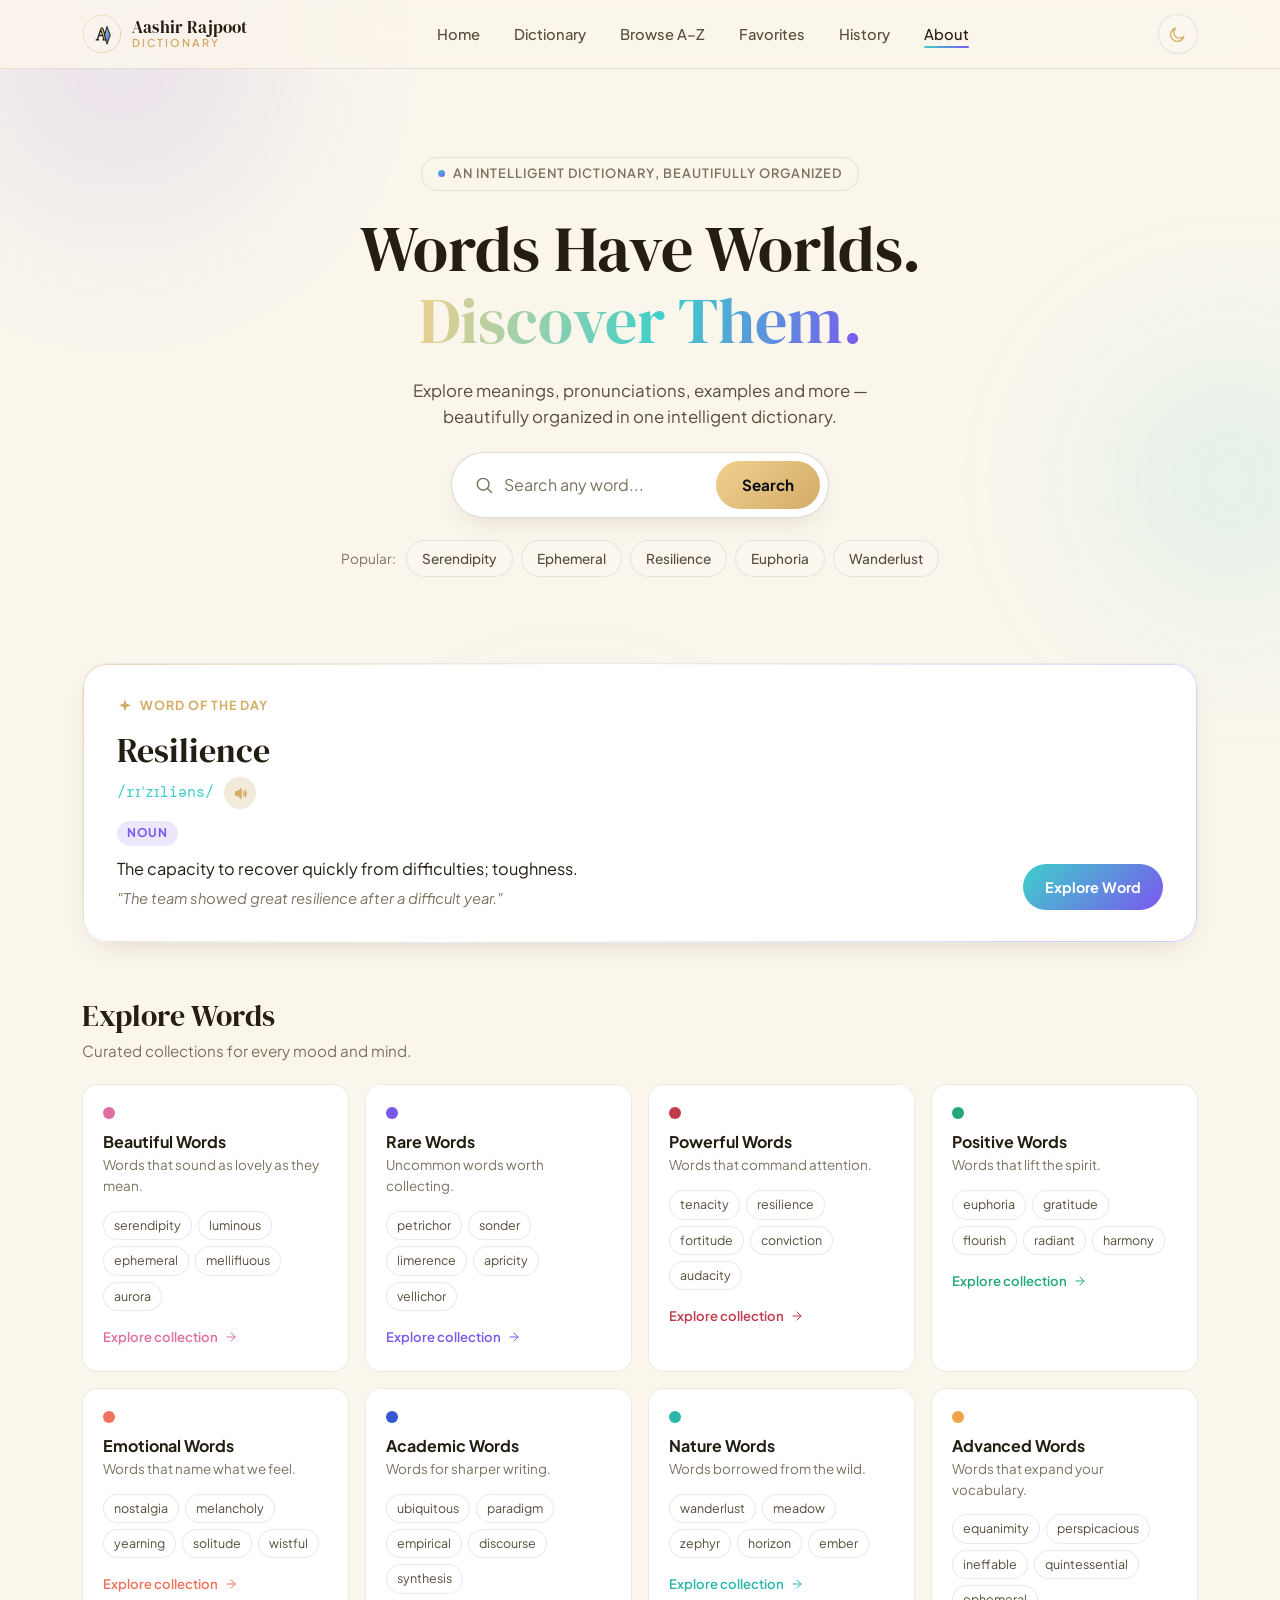
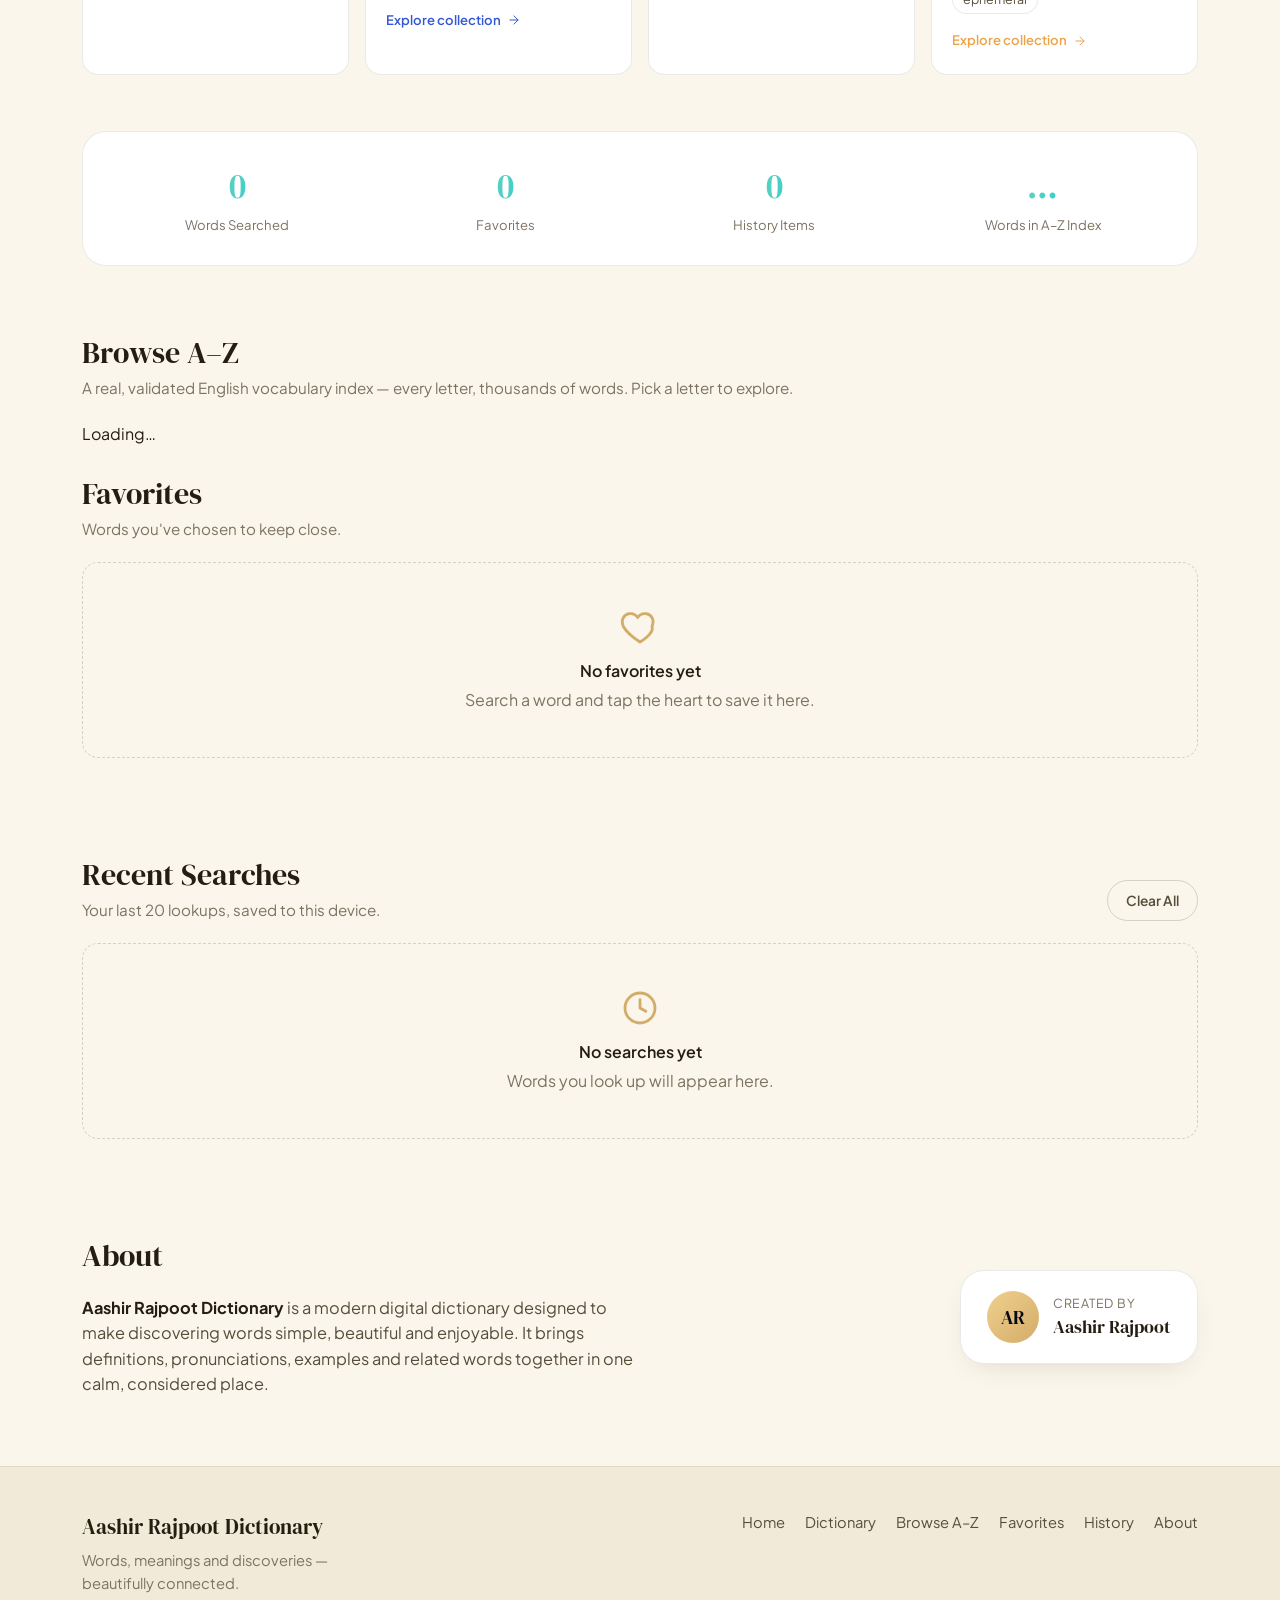
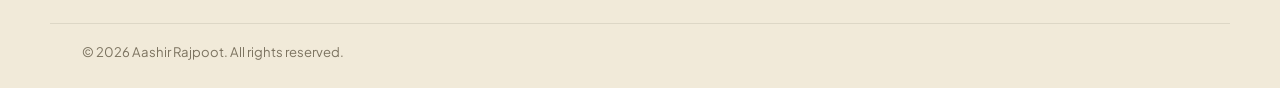
==== commit e96519ca: "Enhance navigation with A–Z browsing and age gate Added a 'Browse A–Z' section with navigation and s" ====
--- a/index.html
+++ b/index.html
@@ -52,6 +52,7 @@
       <ul>
         <li><a href="#top" class="nav-link active-nav" data-nav="top">Home</a></li>
         <li><a href="#dictionary" class="nav-link" data-nav="dictionary">Dictionary</a></li>
+        <li><a href="#az-browse" class="nav-link" data-nav="az-browse">Browse A–Z</a></li>
         <li><a href="#favorites" class="nav-link" data-nav="favorites">Favorites</a></li>
         <li><a href="#history" class="nav-link" data-nav="history">History</a></li>
         <li><a href="#about" class="nav-link" data-nav="about">About</a></li>
@@ -73,6 +74,7 @@
     <ul>
       <li><a href="#top" class="nav-link" data-nav="top">Home</a></li>
       <li><a href="#dictionary" class="nav-link" data-nav="dictionary">Dictionary</a></li>
+      <li><a href="#az-browse" class="nav-link" data-nav="az-browse">Browse A–Z</a></li>
       <li><a href="#favorites" class="nav-link" data-nav="favorites">Favorites</a></li>
       <li><a href="#history" class="nav-link" data-nav="history">History</a></li>
       <li><a href="#about" class="nav-link" data-nav="about">About</a></li>
@@ -87,14 +89,17 @@
     <h1 id="hero-heading">Words Have Worlds.<br><span class="hero-highlight">Discover Them.</span></h1>
     <p class="hero-sub">Explore meanings, pronunciations, examples and more — beautifully organized in one intelligent dictionary.</p>
 
-    <form class="search-shell" id="searchForm" role="search" aria-label="Search the dictionary">
-      <label for="searchInput" class="visually-hidden">Search any word</label>
-      <svg class="search-icon" viewBox="0 0 24 24" width="20" height="20" aria-hidden="true"><circle cx="11" cy="11" r="7"/><line x1="21" y1="21" x2="16.2" y2="16.2"/></svg>
-      <input type="text" id="searchInput" placeholder="Search any word..." autocomplete="off" spellcheck="false" aria-describedby="searchHint">
-      <button type="submit" class="btn-search">
-        <span>Search</span>
-      </button>
-    </form>
+    <div class="search-wrap">
+      <form class="search-shell" id="searchForm" role="search" aria-label="Search the dictionary">
+        <label for="searchInput" class="visually-hidden">Search any word</label>
+        <svg class="search-icon" viewBox="0 0 24 24" width="20" height="20" aria-hidden="true"><circle cx="11" cy="11" r="7"/><line x1="21" y1="21" x2="16.2" y2="16.2"/></svg>
+        <input type="text" id="searchInput" placeholder="Search any word..." autocomplete="off" spellcheck="false" aria-describedby="searchHint" role="combobox" aria-expanded="false" aria-controls="searchAutocomplete">
+        <button type="submit" class="btn-search">
+          <span>Search</span>
+        </button>
+      </form>
+      <div id="searchAutocomplete" class="autocomplete-panel" hidden></div>
+    </div>
     <span id="searchHint" class="visually-hidden">Press enter to search, or choose a popular word below</span>
 
     <div class="chip-row" aria-label="Popular words">
@@ -156,11 +161,24 @@
           <span class="stat-label">History Items</span>
         </div>
         <div class="stat">
-          <span class="stat-num" id="statAvailable">170000</span>
-          <span class="stat-label">Words Available</span>
-        </div>
-      </div>
-
+          <span class="stat-num" id="statAvailable">…</span>
+          <span class="stat-label">Words in A–Z Index</span>
+        </div>
+      </div>
+
+    </div>
+  </section>
+
+  <section class="az-browse-section" id="az-browse" aria-label="Browse the dictionary A to Z">
+    <div class="section-inner">
+      <div class="block-heading">
+        <h2>Browse A–Z</h2>
+        <p>A real, validated English vocabulary index — every letter, thousands of words. Pick a letter to explore.</p>
+      </div>
+      <div class="az-letter-row" id="azLetterRow" role="tablist" aria-label="Alphabet"></div>
+      <p class="az-heading" id="azHeading">Loading…</p>
+      <div class="az-word-grid" id="azWordGrid" aria-live="polite"></div>
+      <button type="button" class="btn-ghost az-show-more" id="azShowMore" hidden>Show more words</button>
     </div>
   </section>
 
@@ -216,6 +234,7 @@
     <nav class="footer-nav" aria-label="Footer">
       <a href="#top">Home</a>
       <a href="#dictionary">Dictionary</a>
+      <a href="#az-browse">Browse A–Z</a>
       <a href="#favorites">Favorites</a>
       <a href="#history">History</a>
       <a href="#about">About</a>
@@ -228,6 +247,20 @@
 
 <div id="toast" class="toast" role="status" aria-live="polite"></div>
 
+<div id="ageGateModal" class="age-gate-modal" hidden role="dialog" aria-modal="true" aria-labelledby="ageGateTitle">
+  <div class="age-gate-card">
+    <svg class="age-gate-icon" viewBox="0 0 24 24" width="34" height="34" aria-hidden="true"><circle cx="12" cy="12" r="9"/><line x1="12" y1="8" x2="12" y2="13"/><circle cx="12" cy="16.3" r="0.6" fill="currentColor" stroke="none"/></svg>
+    <h3 id="ageGateTitle">This entry contains mature content</h3>
+    <p>This dictionary entry is marked as mature or adult vocabulary. Please confirm you are 18 years of age or older to continue.</p>
+    <p id="ageGateWord" class="visually-hidden"></p>
+    <p class="age-gate-fine-print">This is a simple self-reported check, not verified age or identity verification.</p>
+    <div class="age-gate-actions">
+      <button type="button" class="btn-ghost" id="ageGateNo">No, take me back</button>
+      <button type="button" class="btn-primary" id="ageGateYes">Yes, I'm 18 or older</button>
+    </div>
+  </div>
+</div>
+
 <script src="script.js"></script>
 </body>
-</html>+</html>
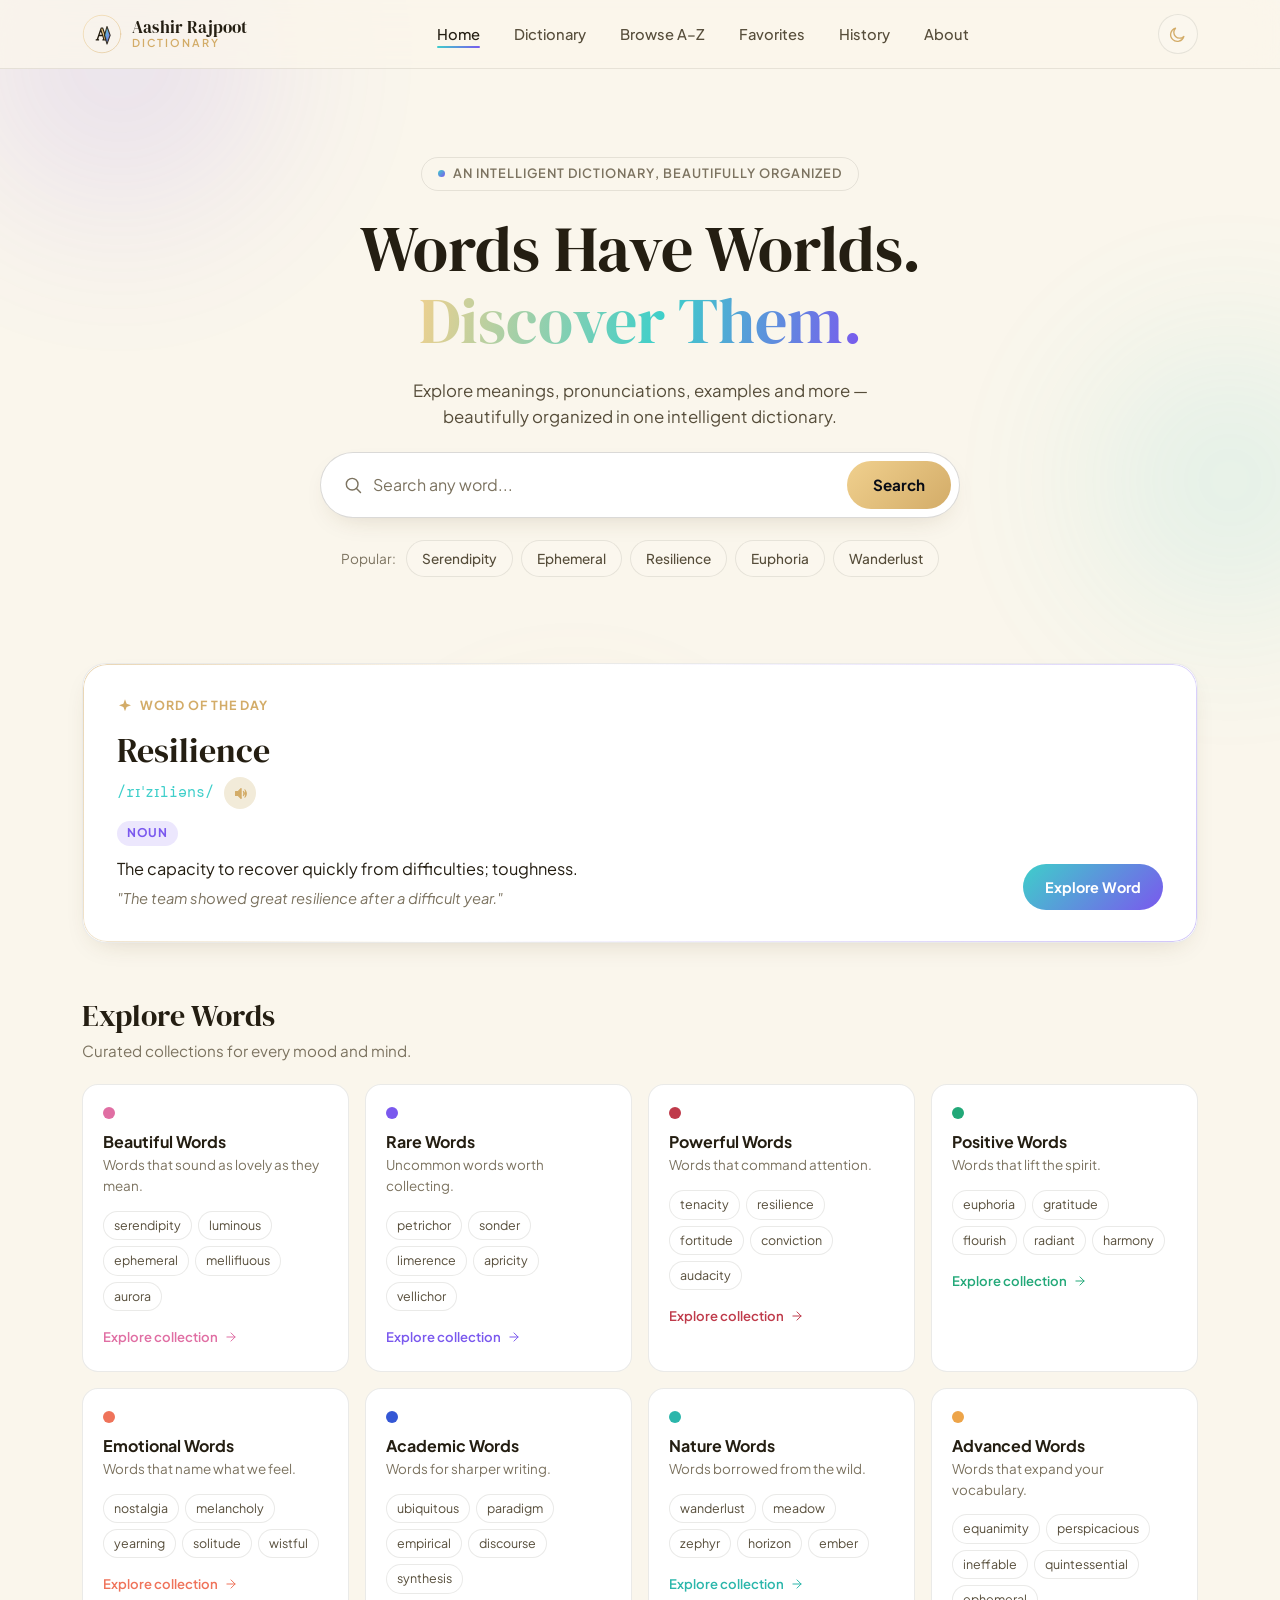
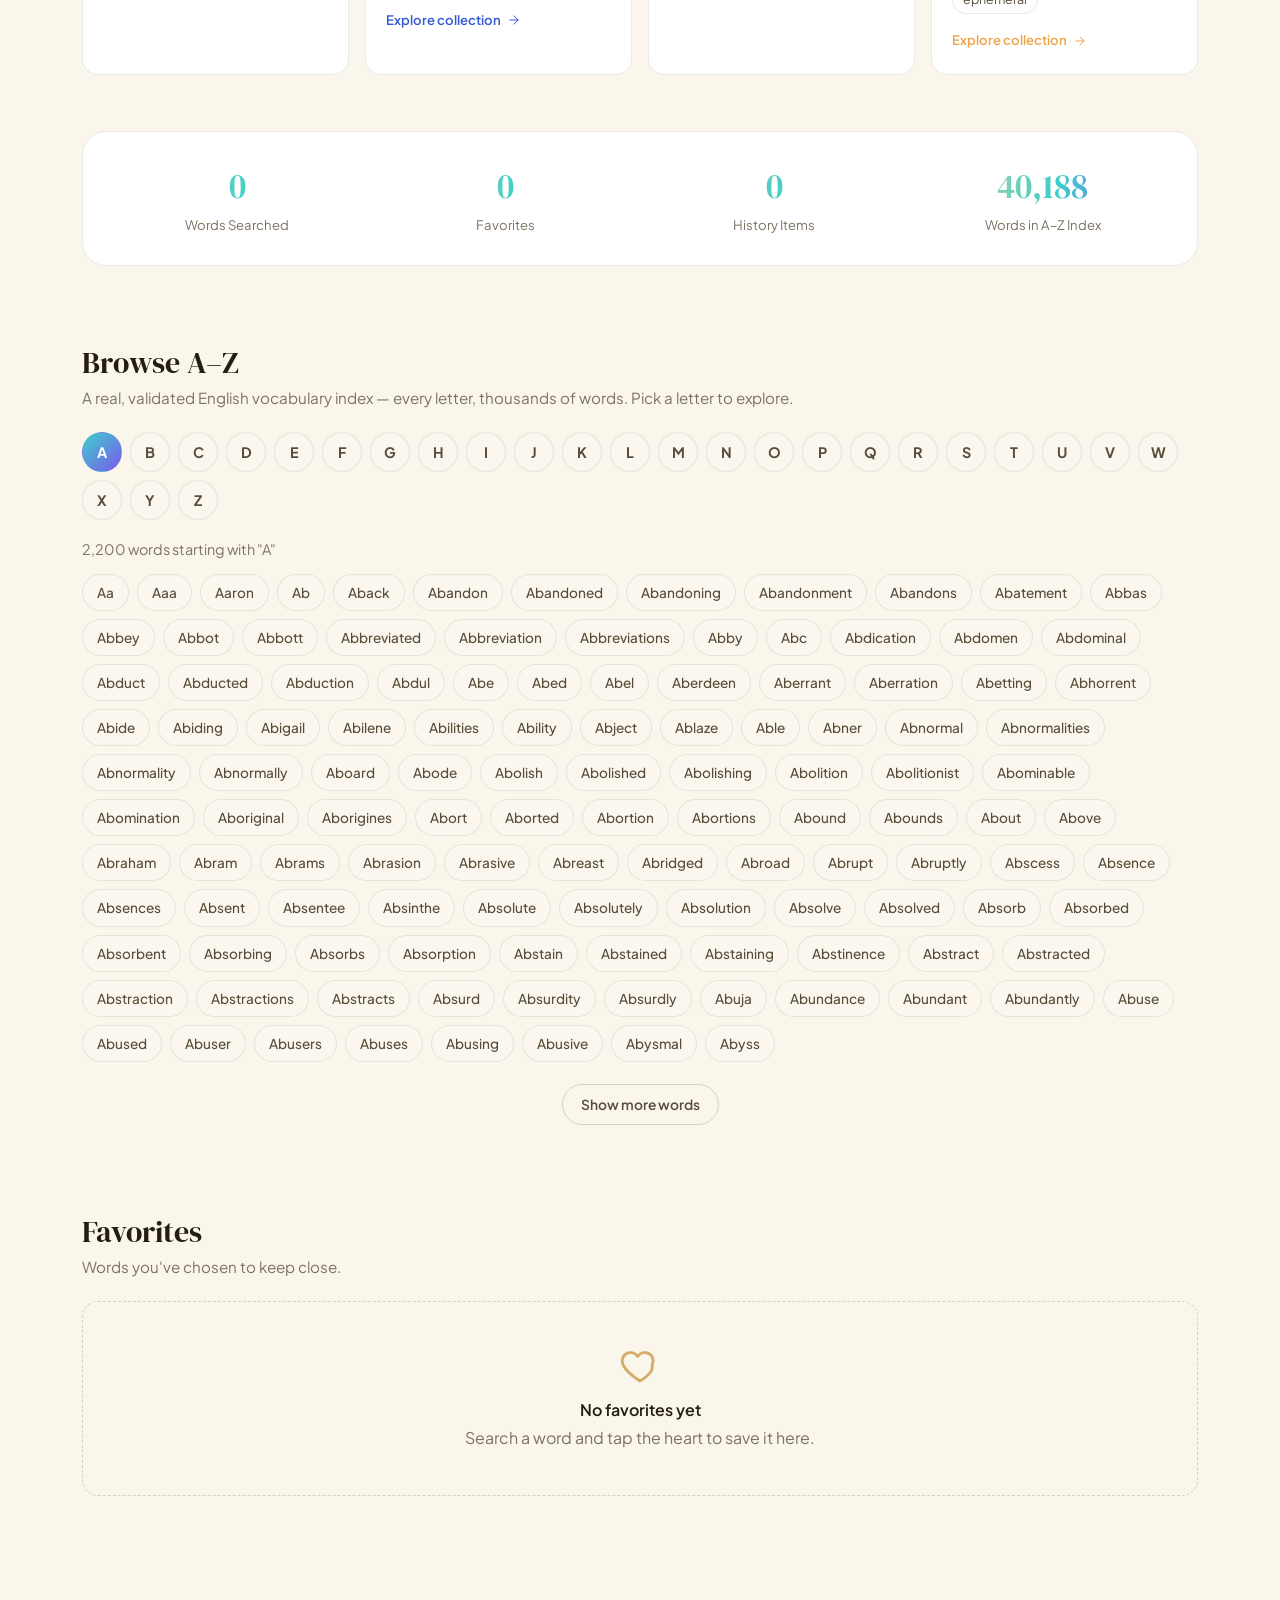
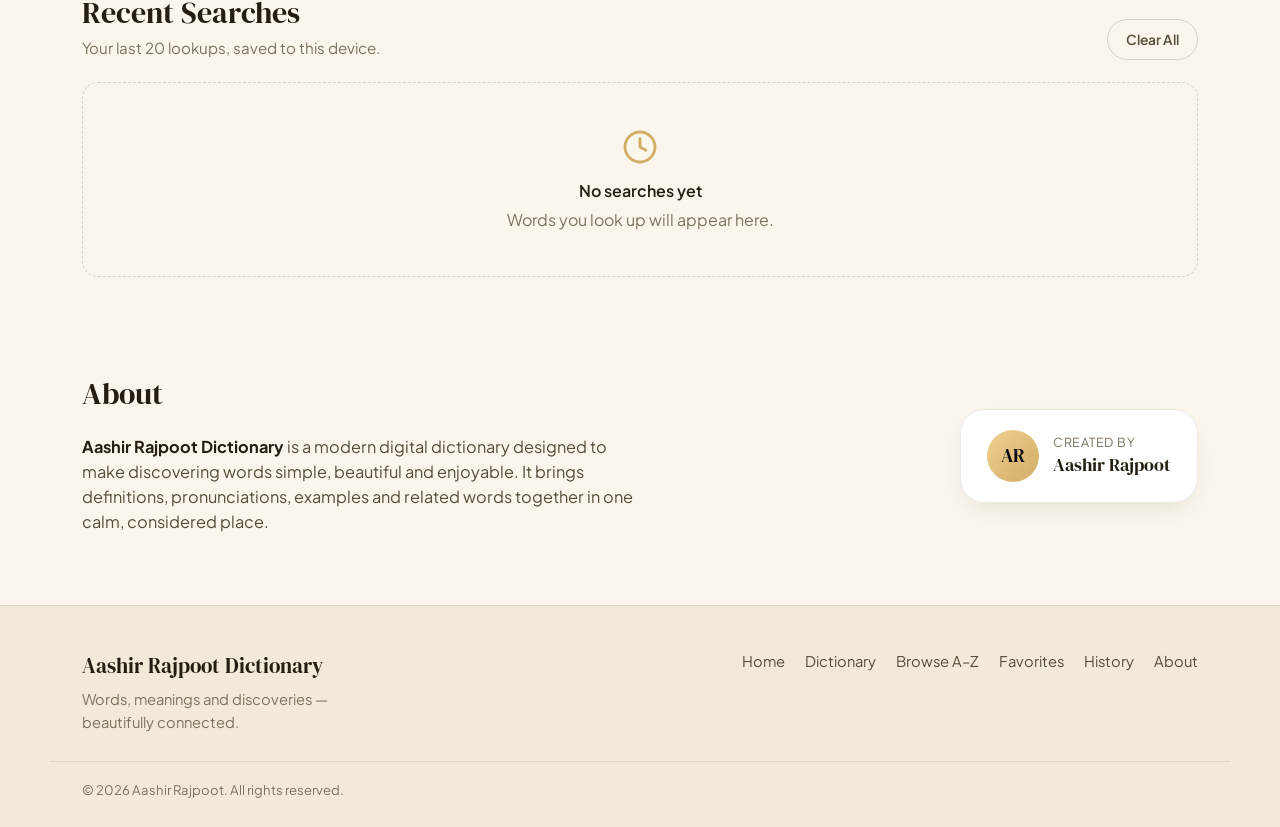
==== commit bd023fc4: "Update font links in index.html" ====
--- a/index.html
+++ b/index.html
@@ -8,7 +8,7 @@
 
 <link rel="preconnect" href="https://fonts.googleapis.com">
 <link rel="preconnect" href="https://fonts.gstatic.com" crossorigin>
-<link href="https://fonts.googleapis.com/css2?family=DM+Serif+Display:ital@0;1&family=Plus+Jakarta+Sans:ital,wght@0,400;0,500;0,600;0,700;0,800;1,400&family=DM+Mono:wght@400;500&display=swap" rel="stylesheet">
+<link href="https://fonts.googleapis.com/css2?family=DM+Serif+Display:ital@0;1&family=Plus+Jakarta+Sans:ital,wght@0,400;0,500;0,600;0,700;0,800;1,400&family=DM+Mono:wght@400;500&family=Noto+Nastaliq+Urdu:wght@400;600;700&display=swap" rel="stylesheet">
 
 <link rel="stylesheet" href="style.css">
 </head>
--- a/style.css
+++ b/style.css
@@ -391,6 +391,33 @@
 
 .origin-block { color: var(--text-2); font-size: 0.96rem; margin-top: 6px; }
 
+/* ---------------- WORD IMAGE (Wikipedia) ---------------- */
+.word-image-block { margin: 4px 0 24px; }
+.word-image {
+  width: 100%; max-height: 280px; object-fit: cover; border-radius: var(--radius-md);
+  border: 1px solid var(--border-soft); display: block; background: var(--surface-2);
+}
+.image-caption {
+  display: inline-block; margin-top: 8px; font-size: 0.82rem; color: var(--text-3);
+  text-decoration: none; transition: color 0.15s ease;
+}
+.image-caption:hover { color: var(--turquoise); }
+.word-image-block--linkonly { margin-bottom: 18px; }
+
+/* ---------------- URDU TRANSLATION BLOCK ---------------- */
+.urdu-block {
+  margin-top: 28px; padding-top: 22px; border-top: 1px solid var(--border-soft);
+  text-align: right;
+}
+.urdu-word {
+  font-size: 1.3rem; font-weight: 700; color: var(--text-1); margin-bottom: 6px;
+  font-family: 'Noto Nastaliq Urdu', 'Jameel Noori Nastaleeq', serif;
+}
+.urdu-def {
+  font-size: 1.05rem; color: var(--text-2); line-height: 1.9;
+  font-family: 'Noto Nastaliq Urdu', 'Jameel Noori Nastaleeq', serif;
+}
+
 .result-card, .wotd-card, .state-card {
   background: var(--card-bg); border: 1px solid var(--border-soft); border-radius: var(--radius-lg);
   padding: 32px 34px; box-shadow: var(--shadow-soft);
@@ -522,6 +549,78 @@
   box-shadow: var(--shadow-lift); opacity: 0; pointer-events: none; transition: all 0.3s ease; z-index: 500;
 }
 .toast.show { opacity: 1; transform: translateX(-50%) translateY(0); }
+
+/* ---------------- SEARCH AUTOCOMPLETE ---------------- */
+.search-wrap { position: relative; width: 100%; max-width: 640px; display: flex; flex-direction: column; align-items: center; }
+.search-wrap .search-shell { max-width: none; }
+.autocomplete-panel {
+  position: absolute; top: calc(100% + 8px); left: 0; right: 0; z-index: 60;
+  background: var(--card-bg); border: 1px solid var(--border-strong); border-radius: var(--radius-md);
+  box-shadow: var(--shadow-lift); overflow: hidden; padding: 6px;
+  animation: cardIn 0.18s ease both;
+}
+.autocomplete-item {
+  width: 100%; display: flex; align-items: center; justify-content: space-between; gap: 10px;
+  padding: 10px 14px; border-radius: var(--radius-sm); text-align: left; font-size: 0.95rem;
+  color: var(--text-1); transition: background 0.15s ease;
+}
+.autocomplete-item:hover, .autocomplete-item:focus { background: var(--surface-3); }
+
+.source-badge {
+  display: inline-block; font-size: 0.7rem; font-weight: 700; letter-spacing: 0.05em; text-transform: uppercase;
+  padding: 3px 10px; border-radius: var(--radius-pill); color: var(--teal);
+  background: color-mix(in srgb, var(--teal) 14%, transparent);
+}
+.adult-badge {
+  display: inline-block; font-size: 0.65rem; font-weight: 800; letter-spacing: 0.03em;
+  color: var(--midnight); background: var(--gold-bright); padding: 1px 6px; border-radius: var(--radius-pill);
+  margin-left: 6px; vertical-align: middle;
+}
+
+.notfound-suggestions { margin-top: 22px; text-align: left; }
+
+/* ---------------- A–Z BROWSE ---------------- */
+.az-browse-section { padding: 10px 0 60px; }
+.az-letter-row { display: flex; flex-wrap: wrap; gap: 8px; margin-bottom: 18px; }
+.az-letter-btn {
+  width: 40px; height: 40px; border-radius: 50%; font-weight: 700; font-size: 0.9rem;
+  background: var(--surface-2); border: 1px solid var(--border-soft); color: var(--text-2);
+  transition: all 0.2s ease;
+}
+.az-letter-btn:hover { color: var(--text-1); border-color: var(--turquoise); }
+.az-letter-btn.active { background: var(--grad-feather); color: #fff; border-color: transparent; }
+.az-heading { color: var(--text-3); font-size: 0.9rem; margin-bottom: 14px; }
+.az-loading { color: var(--text-3); padding: 20px 0; }
+.az-word-grid { display: flex; flex-wrap: wrap; gap: 8px; }
+.az-word-chip {
+  padding: 7px 14px; border-radius: var(--radius-pill); font-size: 0.85rem; font-weight: 500;
+  background: var(--surface-2); border: 1px solid var(--border-soft); color: var(--text-2);
+  text-transform: capitalize; transition: all 0.2s ease;
+}
+.az-word-chip:hover { color: var(--text-1); border-color: var(--turquoise); transform: translateY(-2px); }
+.az-word-chip.adult { border-color: color-mix(in srgb, var(--gold) 40%, var(--border-soft)); }
+.az-show-more { display: block; margin: 22px auto 0; }
+
+/* ---------------- AGE GATE MODAL ---------------- */
+.age-gate-modal {
+  position: fixed; inset: 0; z-index: 900; display: flex; align-items: center; justify-content: center;
+  padding: 20px; background: rgba(8,11,21,0.72); backdrop-filter: blur(4px);
+  opacity: 0; transition: opacity 0.2s ease;
+}
+.age-gate-modal.show { opacity: 1; }
+.age-gate-modal[hidden] { display: none; }
+body.modal-open { overflow: hidden; }
+.age-gate-card {
+  max-width: 420px; width: 100%; background: var(--card-bg); border: 1px solid var(--border-strong);
+  border-radius: var(--radius-lg); padding: 32px 30px; text-align: center; box-shadow: var(--shadow-lift);
+  transform: translateY(10px); transition: transform 0.2s ease;
+}
+.age-gate-modal.show .age-gate-card { transform: translateY(0); }
+.age-gate-icon { color: var(--gold); margin: 0 auto 14px; }
+.age-gate-card h3 { font-size: 1.25rem; margin-bottom: 10px; }
+.age-gate-card p { color: var(--text-2); font-size: 0.95rem; margin-bottom: 10px; }
+.age-gate-fine-print { color: var(--text-3); font-size: 0.8rem; font-style: italic; }
+.age-gate-actions { display: flex; gap: 10px; justify-content: center; margin-top: 18px; flex-wrap: wrap; }
 
 @media (max-width: 1024px) {
   .category-grid { grid-template-columns: repeat(2, 1fr); }
@@ -666,4 +765,4 @@
   .word-grid { grid-template-columns: 1fr; }
   .other-cats-grid { grid-template-columns: 1fr; }
   .cat-search-shell { padding: 6px 6px 6px 16px; }
-}+}
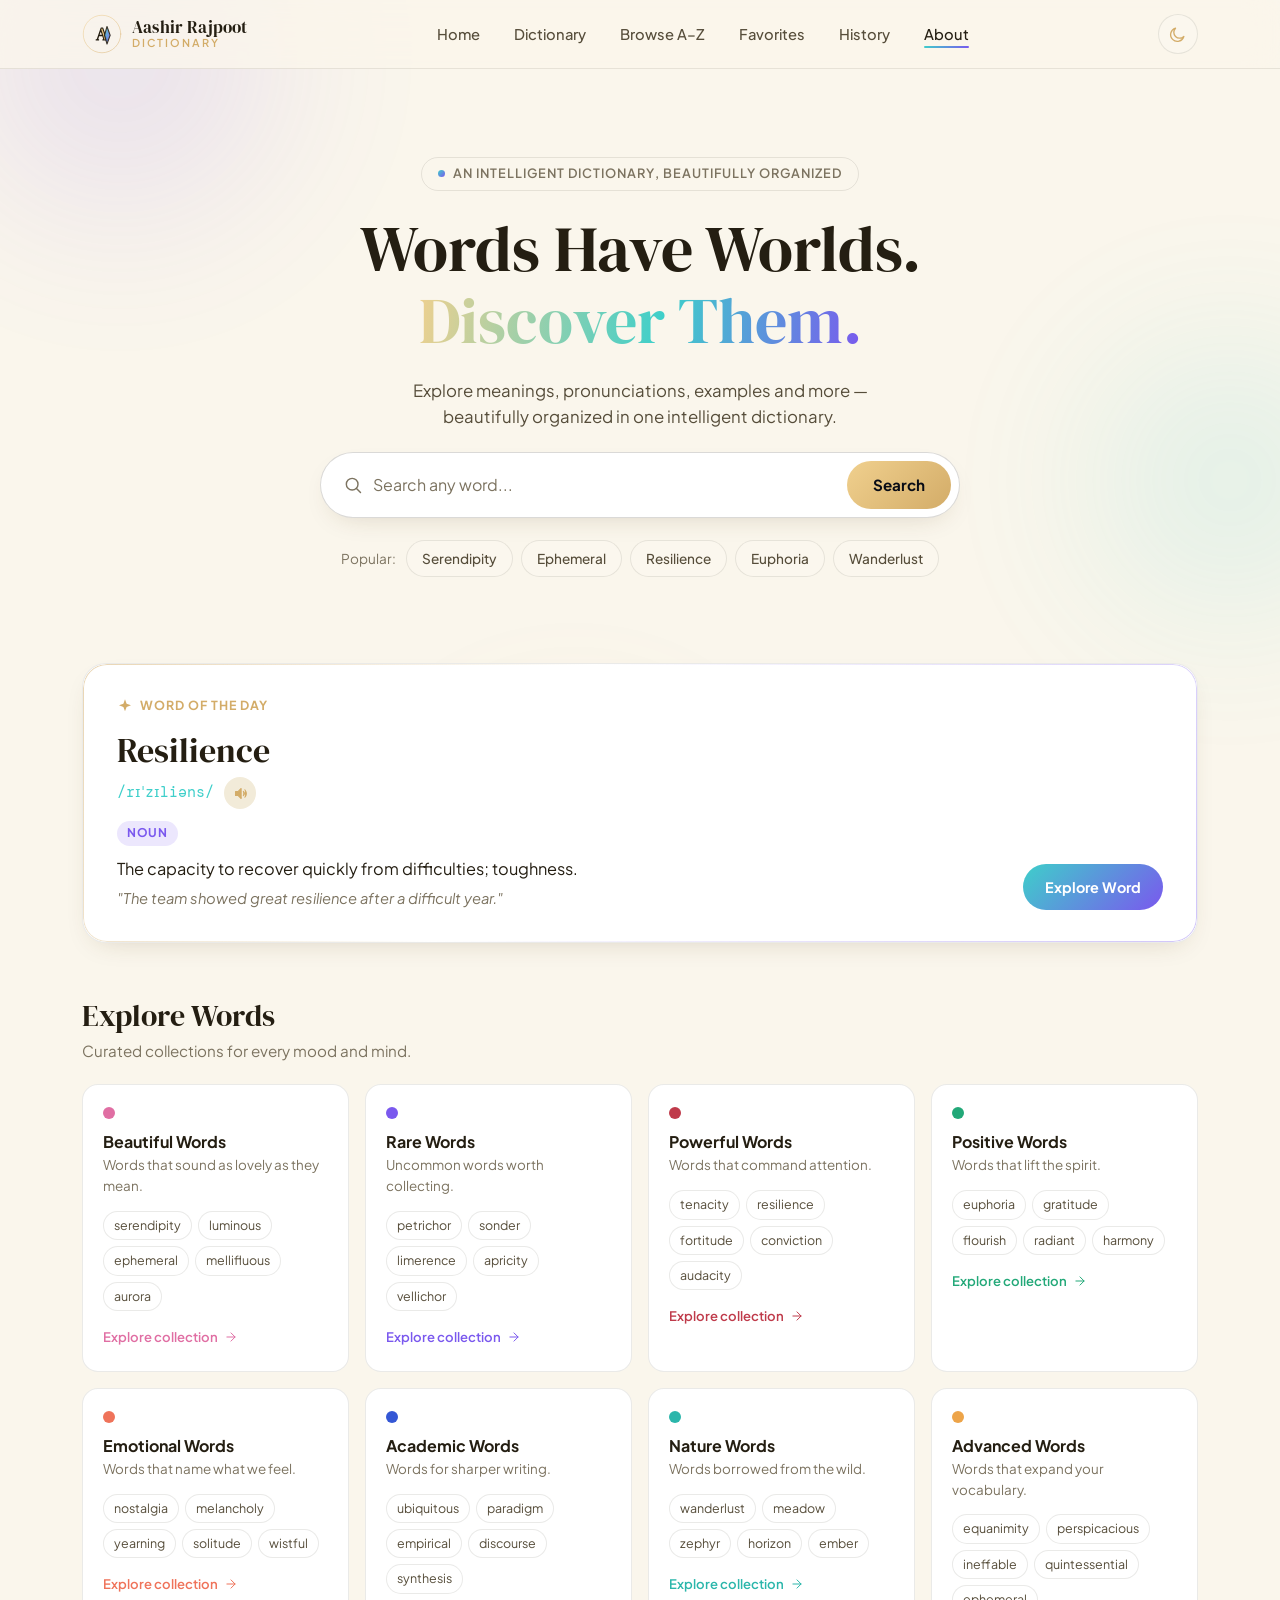
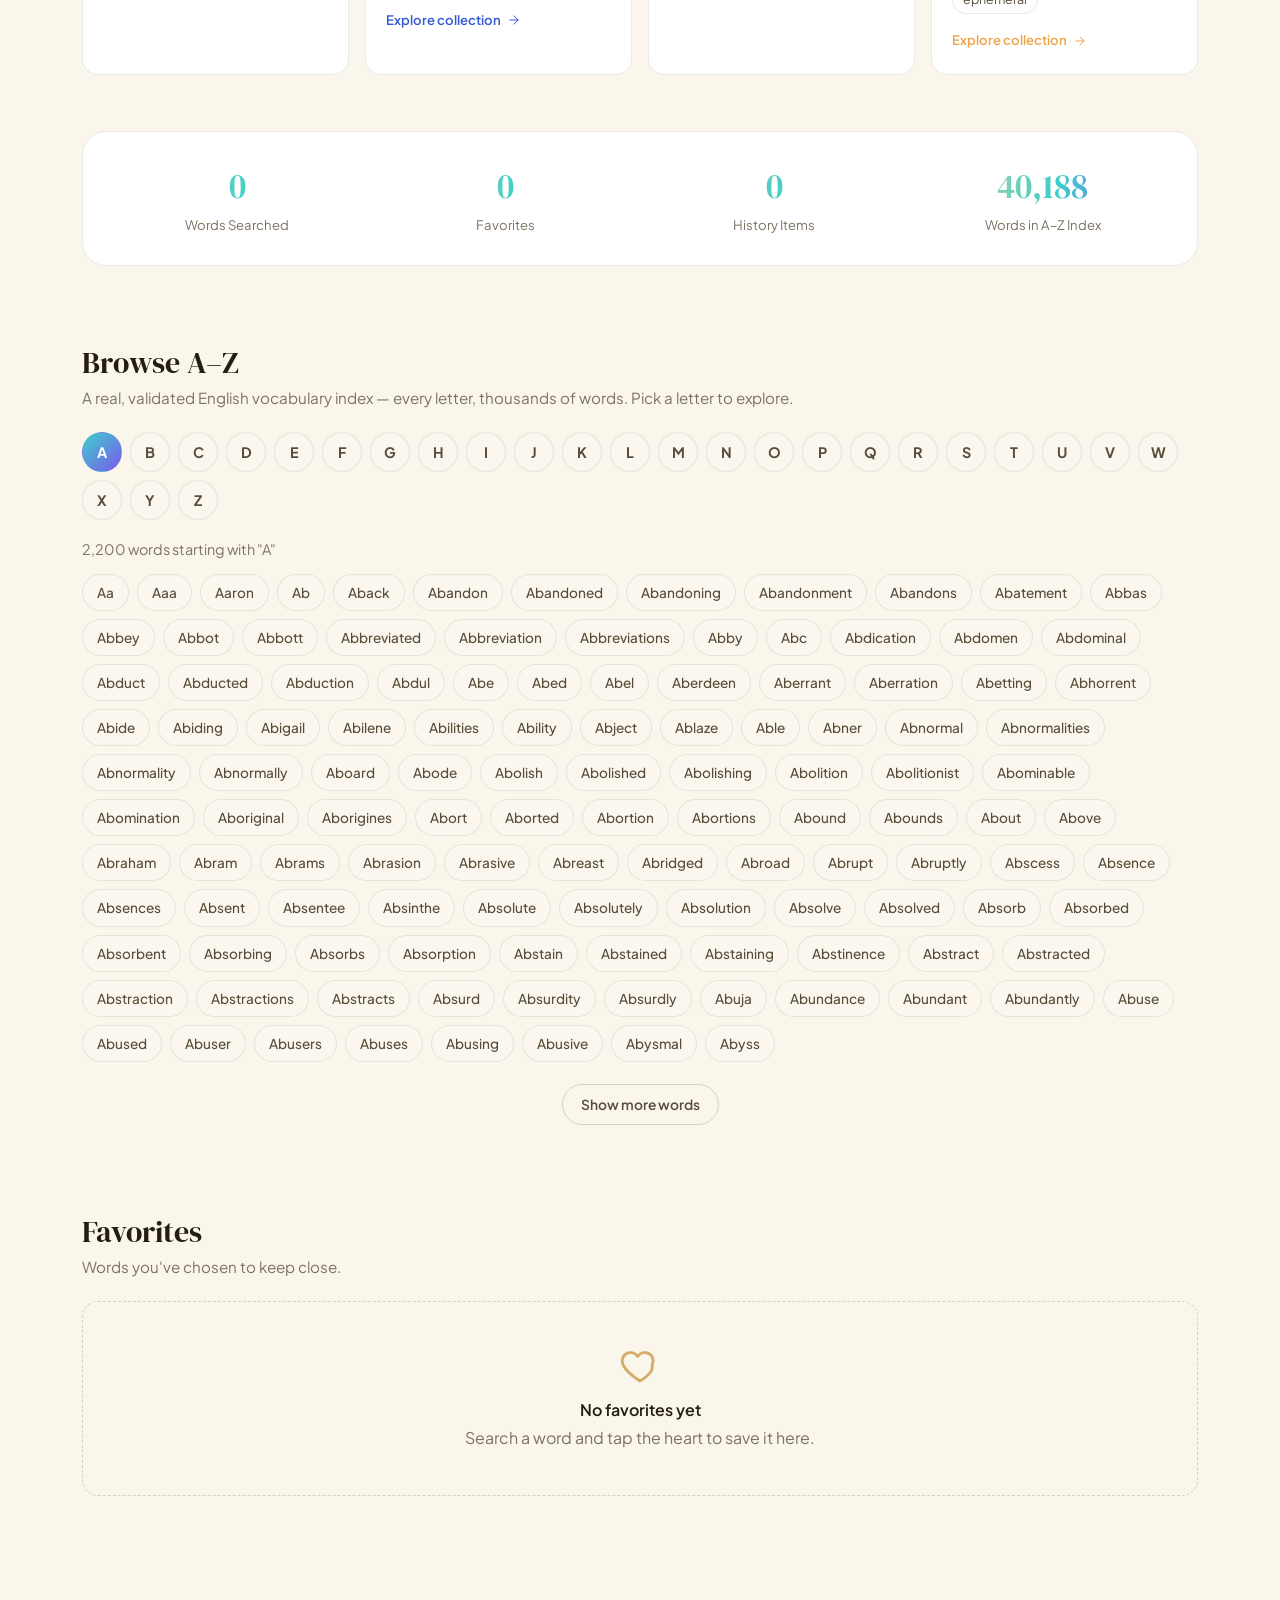
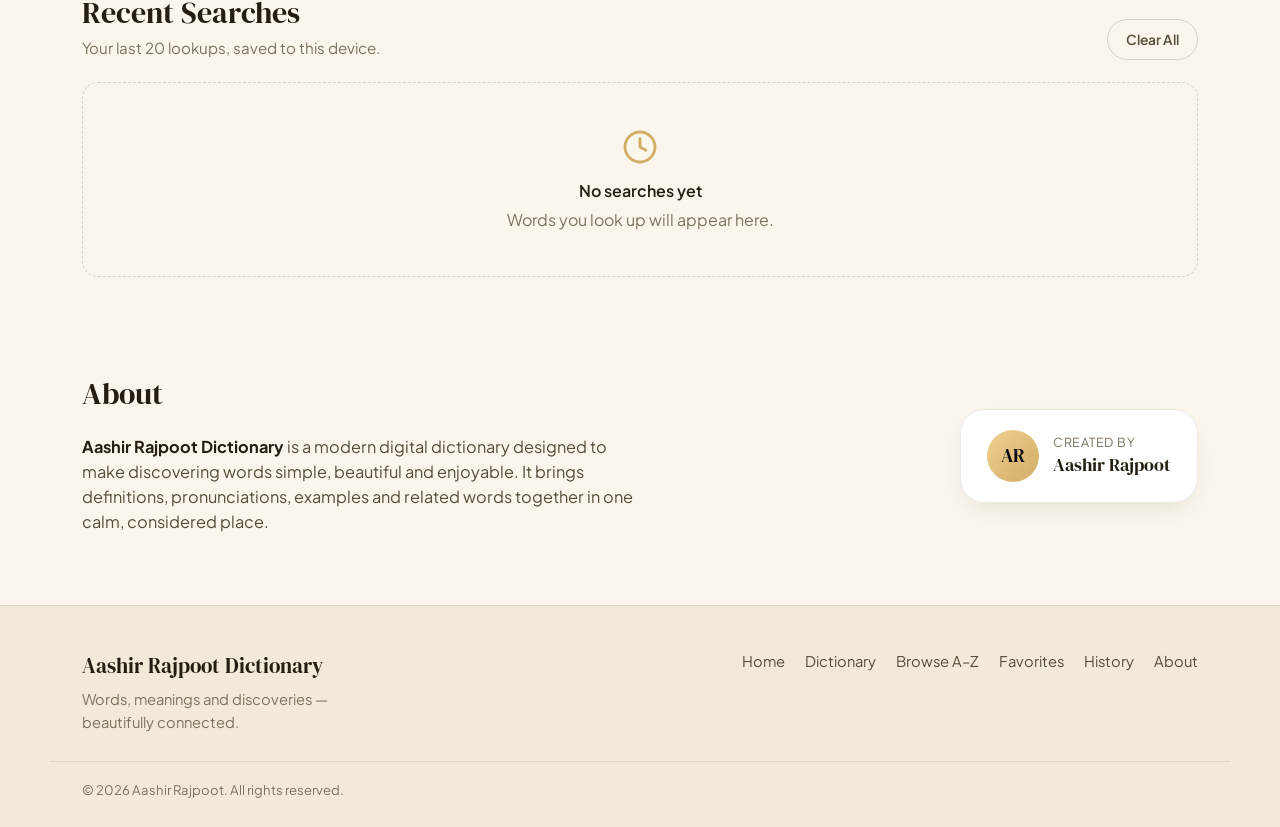
==== commit 75bac818: "Enhance SEO and social media metadata in index.html Updated title and meta description for better SE" ====
--- a/index.html
+++ b/index.html
@@ -3,14 +3,62 @@
 <head>
 <meta charset="UTF-8">
 <meta name="viewport" content="width=device-width, initial-scale=1.0">
-<title>Aashir Rajpoot Dictionary — Words Have Worlds</title>
-<meta name="description" content="Explore meanings, pronunciations, examples and more — beautifully organized in one intelligent dictionary.">
+<title>Aashir Dictionary — Free Online English Dictionary | Meanings & Roman Urdu</title>
+<meta name="description" content="Aashir Dictionary (by Aashir Rajpoot) — a free online English dictionary. Search 40,000+ words instantly with meanings, pronunciations, examples and Roman Urdu translations.">
+
+<meta name="keywords" content="Aashir Dictionary, Aashir Rajpoot Dictionary, online dictionary, English dictionary, word meanings, English to Urdu dictionary, pronunciation, vocabulary">
+<link rel="canonical" href="https://aashir-rajpoot.github.io/Aashirrajpootdictionary/">
+<link rel="icon" href="favicon.ico" sizes="any">
+<link rel="icon" type="image/png" sizes="16x16" href="favicon-16x16.png">
+<link rel="icon" type="image/png" sizes="32x32" href="favicon-32x32.png">
+<link rel="icon" type="image/png" sizes="192x192" href="favicon-192x192.png">
+<link rel="apple-touch-icon" sizes="180x180" href="apple-touch-icon.png">
+<link rel="manifest" href="site.webmanifest">
+<meta name="theme-color" content="#080b15">
+
 
 <link rel="preconnect" href="https://fonts.googleapis.com">
 <link rel="preconnect" href="https://fonts.gstatic.com" crossorigin>
 <link href="https://fonts.googleapis.com/css2?family=DM+Serif+Display:ital@0;1&family=Plus+Jakarta+Sans:ital,wght@0,400;0,500;0,600;0,700;0,800;1,400&family=DM+Mono:wght@400;500&family=Noto+Nastaliq+Urdu:wght@400;600;700&display=swap" rel="stylesheet">
 
 <link rel="stylesheet" href="style.css">
+
+<meta property="og:type" content="website">
+<meta property="og:site_name" content="Aashir Dictionary">
+<meta property="og:locale" content="en_US">
+<meta property="og:title" content="Aashir Dictionary — Free Online English Dictionary | Meanings & Roman Urdu">
+<meta property="og:description" content="Aashir Dictionary (by Aashir Rajpoot) — a free online English dictionary. Search 40,000+ words instantly with meanings, pronunciations, examples and Roman Urdu translations.">
+<meta property="og:url" content="https://aashir-rajpoot.github.io/Aashirrajpootdictionary/">
+<meta property="og:image" content="https://aashir-rajpoot.github.io/Aashirrajpootdictionary/social-preview.png">
+<meta property="og:image:width" content="1200">
+<meta property="og:image:height" content="630">
+<meta name="twitter:card" content="summary_large_image">
+<meta name="twitter:title" content="Aashir Dictionary — Free Online English Dictionary | Meanings & Roman Urdu">
+<meta name="twitter:description" content="Aashir Dictionary (by Aashir Rajpoot) — a free online English dictionary. Search 40,000+ words instantly with meanings, pronunciations, examples and Roman Urdu translations.">
+<meta name="twitter:image" content="https://aashir-rajpoot.github.io/Aashirrajpootdictionary/social-preview.png">
+
+<script type="application/ld+json">
+{
+  "@context": "https://schema.org",
+  "@type": "WebSite",
+  "name": "Aashir Dictionary",
+  "alternateName": "Aashir Rajpoot Dictionary",
+  "url": "https://aashir-rajpoot.github.io/Aashirrajpootdictionary/",
+  "description": "Aashir Dictionary (by Aashir Rajpoot) — a free online English dictionary. Search 40,000+ words instantly with meanings, pronunciations, examples and Roman Urdu translations.",
+  "publisher": {
+    "@type": "Person",
+    "name": "Aashir Rajpoot"
+  },
+  "potentialAction": {
+    "@type": "SearchAction",
+    "target": {
+      "@type": "EntryPoint",
+      "urlTemplate": "https://aashir-rajpoot.github.io/Aashirrajpootdictionary/?q={search_term_string}"
+    },
+    "query-input": "required name=search_term_string"
+  }
+}
+</script>
 </head>
 <body>
 
